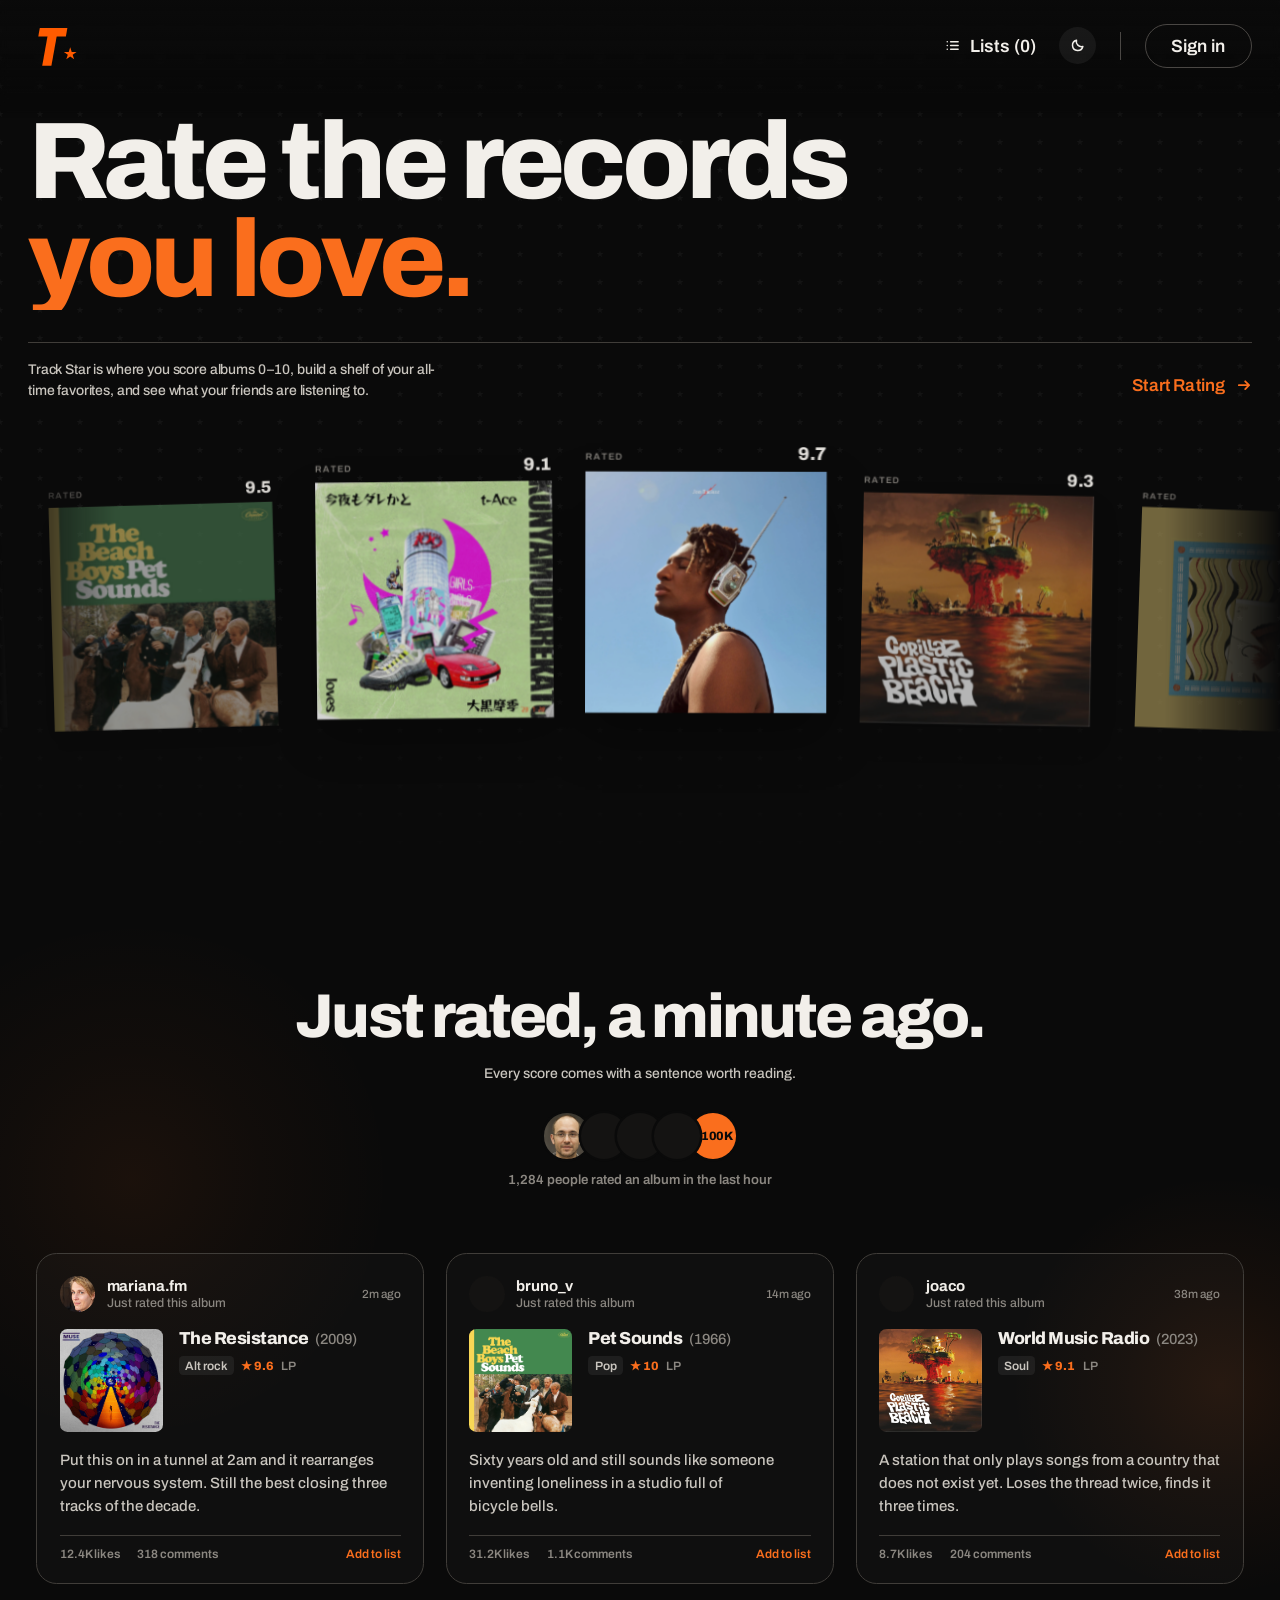
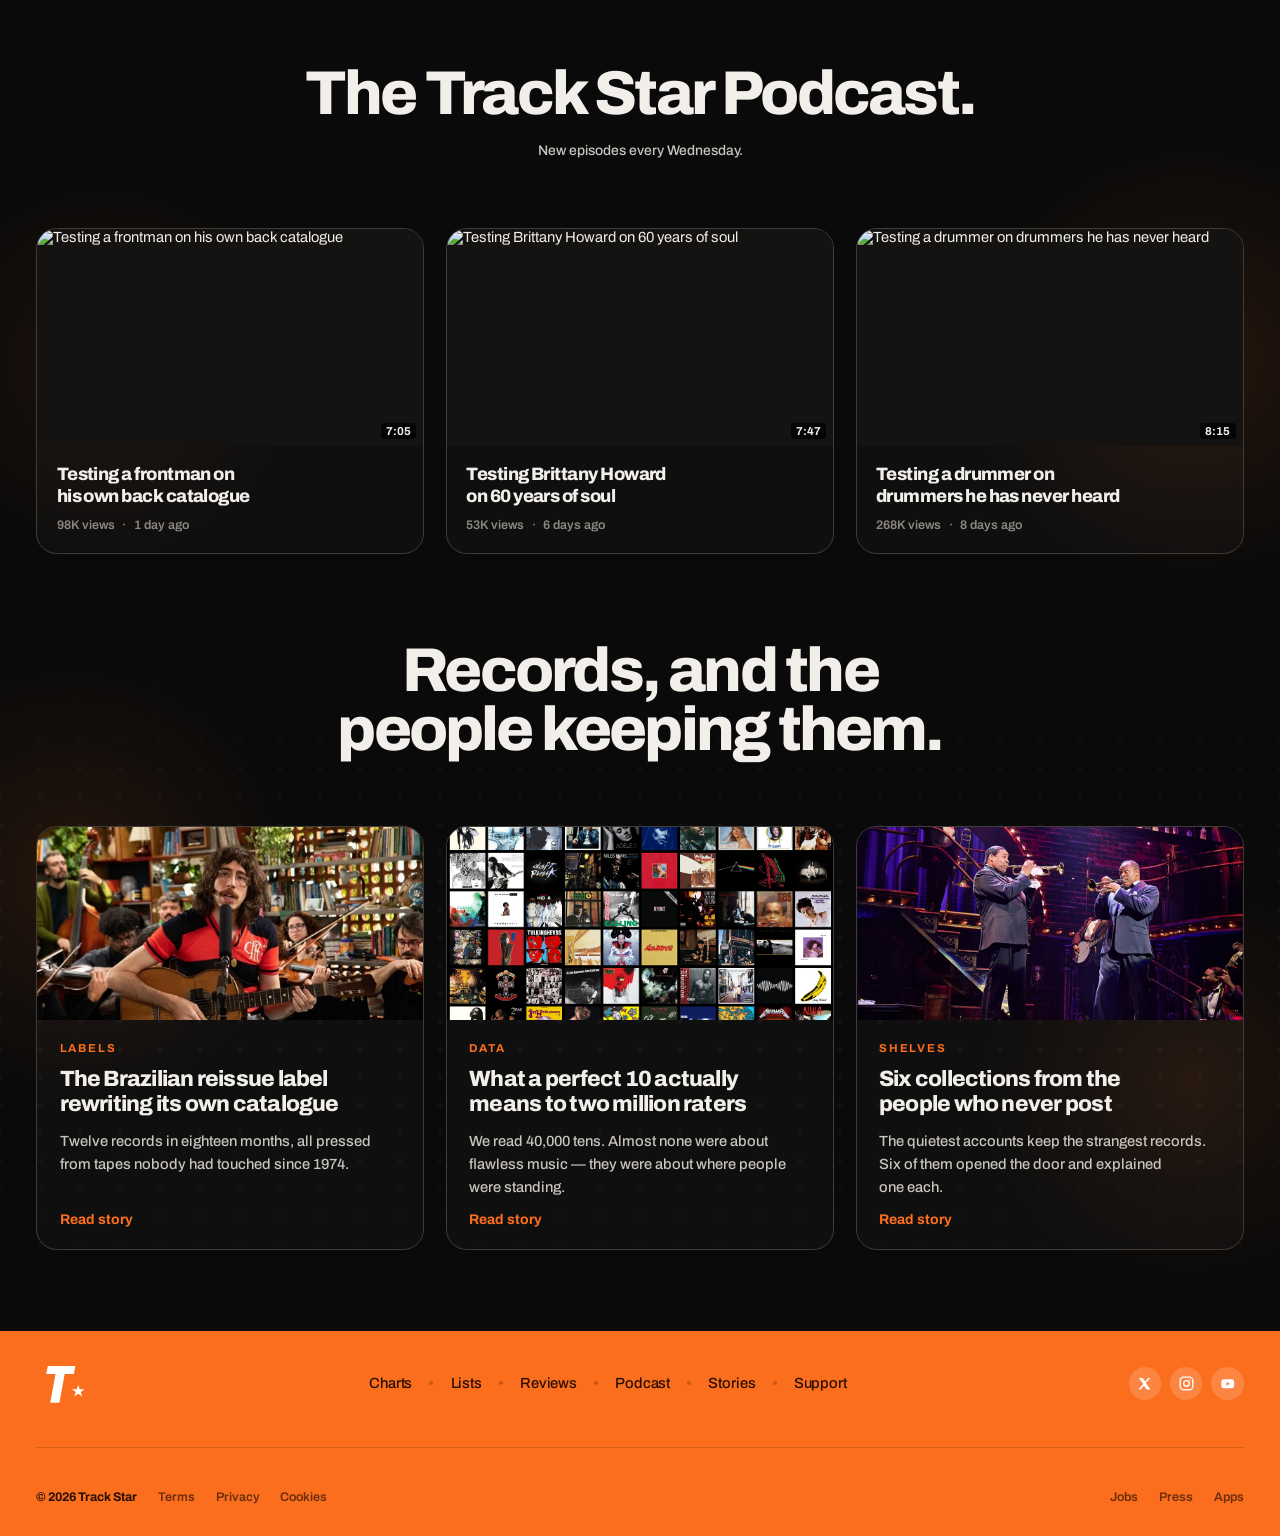
==== index.html @ b783ff60 "Implement Hero Track Star design as a standalone static site Translates the imported design document" ====
<!DOCTYPE html>
<!-- Generated by build.js from "Hero Track Star.dc.html". Do not edit by hand. -->
<html lang="en">
<head>
<meta charset="utf-8">
<title>Track Star — Rate the records you love.</title>
<link rel="icon" href="./favicon.svg" type="image/svg+xml">
<meta name="viewport" content="width=device-width, initial-scale=1">
<link rel="preconnect" href="https://fonts.gstatic.com" crossorigin>
<link href="https://fonts.googleapis.com/css2?family=Archivo:wght@500;600;800&family=JetBrains+Mono:wght@400;500&display=swap" rel="stylesheet">
<style>
  html { scroll-behavior: smooth; overflow-x: hidden; }
  html, body { margin: 0; padding: 0; background: #0a0a0a; }
  a { color: var(--fg, #f2efea); text-decoration: none; }
  a:hover { color: oklch(0.7 0.19 45); }
  @keyframes ts-logo-in { 0% { opacity:0; filter:blur(6px); transform: perspective(760px) rotateY(-200deg) scale(0.7) } 55% { opacity:1; filter:blur(0) } 100% { opacity:1; filter:blur(0); transform: perspective(760px) rotateY(0) scale(1) } }
  @keyframes ts-mask { from { transform: translateY(108%) } to { transform: translateY(0) } }
  @keyframes ts-drop { from { opacity:0; filter:blur(7px); transform: translateY(-0.6em) } to { opacity:1; filter:blur(0); transform: translateY(0) } }
  @keyframes ts-rise { from { opacity:0; filter:blur(9px); transform: translateY(1.1em) } to { opacity:1; filter:blur(0); transform: translateY(0) } }
  @keyframes ts-rule { from { transform: scaleX(0) } to { transform: scaleX(1) } }
  @keyframes ts-dash { from { transform: translateX(52vw) scale(1.05) } to { transform: translateX(0) scale(1) } }
  @keyframes ts-fly { 0% { transform: translateX(0); opacity:1 } 42% { transform: translateX(1.5em); opacity:0 } 43% { transform: translateX(-1.1em); opacity:0 } 100% { transform: translateX(0); opacity:1 } }
  @keyframes ts-star-fall { 0% { opacity:0; transform: translate(-50%,-50%) scale(0.2) rotate(-8deg) } 22% { opacity:0.9; transform: translate(-50%,-38%) scale(1) rotate(6deg) } 100% { opacity:0; transform: translate(-50%,54px) scale(0.72) rotate(38deg) } }
  @keyframes ts-sweep { 0% { opacity:0; transform: translate3d(-80%,-80%,0) } 22% { opacity:1 } 72% { opacity:0.85 } 100% { opacity:0; transform: translate3d(80%,80%,0) } }
  @keyframes ts-pulse { 0%,100% { transform: scale(1) } 50% { transform: scale(1.07) } }
  @keyframes ts-face-swap { 0%,100% { opacity:1; transform:scale(1) } 42% { opacity:0; transform:scale(0.86) } 58% { opacity:0; transform:scale(0.86) } }
  @keyframes ts-pop { 0% { opacity:0; transform: translateY(0.6em) scale(0.86) } 60% { opacity:1; transform: translateY(0) scale(1.03) } 100% { opacity:1; transform: translateY(0) scale(1) } }
  :root {
    --ts-base: clamp(11px, 1.15vw, 20px);
    --ts-pad: 1.9em; --ts-h1: 7.4em; --ts-h2: 4.2em; --ts-hero-h: 100vh;
    --ts-cards: grid; --ts-cardov: visible; --ts-cardw: auto; --ts-bleed: auto; --ts-cardpad: 0; --ts-hero-min: 0; --ts-tap: 2.1em; --ts-lead: 0.78em; --ts-marq: 20em; --ts-cover: 16.5em; --ts-secgap: 4.5em; --ts-navgap: 1.6em; --ts-story-ar: 3.1; --ts-fdir: row; --ts-fjust: space-between; --ts-fwrap: nowrap; --ts-fnavjust: flex-start; --ts-fgap: 2.8em; --ts-flogo: 3.1em; --ts-forder: 0;
  }
  @media (max-width: 760px) {
    :root {
      --ts-base: 15px;
      --ts-pad: 1.3em; --ts-h1: 3.25em; --ts-h2: 2.35em; --ts-hero-h: auto;
      --ts-cards: flex; --ts-cardov: auto; --ts-cardw: 82%; --ts-bleed: auto; --ts-cardpad: 0; --ts-hero-min: 100svh; --ts-tap: 2.7em; --ts-lead: 0.95em; --ts-marq: 15em; --ts-cover: 11.5em; --ts-secgap: 2.6em; --ts-navgap: 1em; --ts-story-ar: 2.05; --ts-fdir: column; --ts-fjust: center; --ts-fwrap: wrap; --ts-fnavjust: center; --ts-fgap: 1.9em; --ts-flogo: 2.6em; --ts-forder: 1;
    }
  }
  @keyframes ts-marquee { from { transform: translateX(0) } to { transform: translateX(calc(-50% - 0.9em)) } }
</style>
<style>
/* Hover states lifted out of style-hover attributes. */
.dc-h1:hover { background:var(--chip-hover) !important; }
.dc-h2:hover { border-color:var(--fg) !important; }
.dc-h3:hover { color:oklch(0.8 0.17 45) !important; }
.dc-h4:hover { background:rgb(255 255 255 / 0.04) !important; border-color:rgb(255 255 255 / 0.16) !important; transform:translateY(-5px) !important; box-shadow:0 30px 70px rgb(0 0 0 / 0.5), inset 1px 1px 0 rgb(255 255 255 / 0.09) !important; }
.dc-h5:hover { background:linear-gradient(135deg, rgb(255 255 255 / 0.11) 0%, rgb(255 255 255 / 0.045) 38%, rgb(255 255 255 / 0.015) 68%, rgb(255 255 255 / 0) 100%) !important; border-color:rgb(255 255 255 / 0.18) !important; transform:translateY(-4px) !important; box-shadow:0 24px 60px rgb(0 0 0 / 0.45) !important; }
.dc-h6:hover { color:oklch(0.7 0.19 45) !important; }
.dc-h7:hover { color:#ffffff !important; }
.dc-h8:hover { background:rgb(255 255 255 / 0.28) !important; }
.dc-h9:hover { color:#2a1004 !important; }
</style>
<!-- Hand-authored corrections, layered last so they win. -->
<link rel="stylesheet" href="./overrides.css">
</head>
<body>
<div data-shell data-topbar style="--bg:#0a0a0a;--fg:#f2efea;--muted:#c9c5be;--dim:#8b8781;--line:#2a2825;--stroke:#4a4744;--art:#141312;--chip:rgb(255 255 255 / 0.06);--chip-hover:rgb(255 255 255 / 0.13);--scrim-a:rgb(10 10 10 / 0.88);--scrim-b:rgb(10 10 10 / 0.42);position:fixed;top:0;left:0;right:0;z-index:50;color:var(--fg);font-family:Archivo,Helvetica,sans-serif;font-size:var(--ts-base);padding:1.57em var(--ts-pad) 0;box-sizing:border-box;pointer-events:none">
  <div style="position:absolute;top:0;left:0;right:0;height:8em;z-index:1;pointer-events:none;background:linear-gradient(to bottom, var(--scrim-a), var(--scrim-b) 58%, transparent);backdrop-filter:blur(5px);-webkit-backdrop-filter:blur(5px);mask-image:linear-gradient(to bottom, #000 0%, #000 46%, transparent 100%);-webkit-mask-image:linear-gradient(to bottom, #000 0%, #000 46%, transparent 100%)"></div>

  <nav style="position:relative;z-index:2;pointer-events:auto;display:flex;align-items:center;justify-content:space-between;gap:1.45em">
    <div style="display:flex;align-items:center;gap:0.72em">
      <img src="./mark-trackstar.svg" alt="Track Star" style="height:3.1em;width:auto;display:block;animation:ts-logo-in 1.3s cubic-bezier(0.16,1,0.3,1) 0.1s both">
    </div>
    <div style="display:flex;align-items:center;gap:var(--ts-navgap)">
      <a href="#" style="display:inline-flex;align-items:center;gap:0.55em;font-size:1.2em;font-weight:600;animation:ts-drop 0.9s cubic-bezier(0.16,1,0.3,1) 0.5s both">
        <svg viewBox="0 0 16 16" style="width:0.85em;height:0.85em;flex:0 0 auto" fill="none" stroke="currentColor" stroke-width="1.6" stroke-linecap="round" aria-hidden="true">
          <path d="M6 4h8M6 8h8M6 12h8"></path>
          <path d="M2.4 4h.01M2.4 8h.01M2.4 12h.01"></path>
        </svg>
        Lists (0)
      </a>
      <button data-theme-toggle data-dc-click="toggleTheme" style="display:inline-flex;align-items:center;justify-content:center;width:var(--ts-tap);height:var(--ts-tap);padding:0;border:0;border-radius:999px;background:var(--chip);color:var(--fg);cursor:pointer;font-size:1.2em" class="dc-h1" aria-label="Toggle dark and light mode">
        <svg data-icon-moon viewBox="0 0 16 16" fill="none" stroke="currentColor" stroke-width="1.6" stroke-linecap="round" stroke-linejoin="round" style="width:0.85em;height:0.85em;display:block">
          <path transform="translate(0.5 -0.5)" d="M13.2 9.6A5.6 5.6 0 0 1 6.4 2.8 5.6 5.6 0 1 0 13.2 9.6Z"></path>
        </svg>
        <svg data-icon-sun viewBox="0 0 16 16" fill="none" stroke="currentColor" stroke-width="1.6" stroke-linecap="round" style="width:0.85em;height:0.85em;display:none">
          <circle cx="8" cy="8" r="3.1"></circle>
          <path d="M8 1.4v1.5M8 13.1v1.5M1.4 8h1.5M13.1 8h1.5M3.4 3.4l1.05 1.05M11.55 11.55l1.05 1.05M12.6 3.4l-1.05 1.05M4.45 11.55L3.4 12.6"></path>
        </svg>
      </button>
      <div style="width:1.5px;height:1.9em;background:var(--stroke);animation:ts-drop 0.9s cubic-bezier(0.16,1,0.3,1) 0.59s both"></div>
      <a href="#" style="display:inline-flex;align-items:center;padding:0.6em 1.45em;border-radius:999px;border:1.5px solid var(--stroke);font-size:1.2em;font-weight:600;animation:ts-drop 0.9s cubic-bezier(0.16,1,0.3,1) 0.62s both" class="dc-h2">Sign in</a>
    </div>
  </nav>
</div>

<div style="position:relative;height:var(--ts-hero-h);min-height:var(--ts-hero-min);box-sizing:border-box;--bg:#0a0a0a;--fg:#f2efea;--muted:#c9c5be;--dim:#8b8781;--line:#403d39;--stroke:#4a4744;--art:#141312;--chip:rgb(255 255 255 / 0.06);--chip-hover:rgb(255 255 255 / 0.13);--scrim-a:rgb(10 10 10 / 0.88);--scrim-b:rgb(10 10 10 / 0.42);background:var(--bg);color:var(--fg);font-family:Archivo,Helvetica,sans-serif;font-size:var(--ts-base);transition:background 0.4s ease,color 0.4s ease;padding:6em var(--ts-pad) 1.57em;display:flex;flex-direction:column;gap:1.1em;overflow:hidden">

  <div data-stars style="position:absolute;inset:0;z-index:0;pointer-events:none;mask-image:linear-gradient(to bottom, #000 0%, #000 52%, rgb(0 0 0 / 0.45) 78%, transparent 100%);-webkit-mask-image:linear-gradient(to bottom, #000 0%, #000 52%, rgb(0 0 0 / 0.45) 78%, transparent 100%);background-image:url('data:image/svg+xml,%3Csvg%20xmlns%3D%22http%3A%2F%2Fwww.w3.org%2F2000%2Fsvg%22%20width%3D%2240%22%20height%3D%2228%22%20viewBox%3D%220%200%2040%2028%22%3E%3Cpolygon%20points%3D%2220%2C10.6%2020.83%2C13.1%2023.45%2C13.1%2021.31%2C14.66%2022.14%2C17.16%2020%2C15.6%2017.86%2C17.16%2018.69%2C14.66%2016.55%2C13.1%2019.17%2C13.1%22%20fill%3D%22%23ffffff%22%2F%3E%3C%2Fsvg%3E');background-size:40px 28px;background-position:center;opacity:0.04"></div>
  <div data-stars-hot style="position:absolute;inset:0;z-index:0;pointer-events:none;background-image:url('data:image/svg+xml,%3Csvg%20xmlns%3D%22http%3A%2F%2Fwww.w3.org%2F2000%2Fsvg%22%20width%3D%2240%22%20height%3D%2228%22%20viewBox%3D%220%200%2040%2028%22%3E%3Cpolygon%20points%3D%2220%2C10.6%2020.83%2C13.1%2023.45%2C13.1%2021.31%2C14.66%2022.14%2C17.16%2020%2C15.6%2017.86%2C17.16%2018.69%2C14.66%2016.55%2C13.1%2019.17%2C13.1%22%20fill%3D%22%23ffffff%22%2F%3E%3C%2Fsvg%3E');background-size:40px 28px;background-position:center;opacity:0.1"></div>



  <h1 style="position:relative;z-index:1;margin:0.24em 0 0.14em;font-weight:800;font-size:var(--ts-h1);line-height:0.88;letter-spacing:-0.045em;max-width:15ch;text-wrap:balance">
    <span style="display:block;overflow:hidden;padding-bottom:0.02em"><span style="display:block;animation:ts-mask 1.15s cubic-bezier(0.16,1,0.3,1) 0.35s both">Rate the records</span></span>
    <span style="display:block;overflow:hidden;padding-bottom:0.02em"><span style="display:block;color:oklch(0.7 0.19 45);animation:ts-mask 1.15s cubic-bezier(0.16,1,0.3,1) 0.5s both">you love.</span></span>
  </h1>

  <div style="position:relative;z-index:1;flex:0 0 auto;height:1px;min-height:1px;background:var(--line);transform-origin:left center;animation:ts-rule 1.4s cubic-bezier(0.16,1,0.3,1) 1.05s both"></div>

  <div style="position:relative;z-index:1;display:grid;grid-template-columns:repeat(auto-fit,minmax(min(100%,18em),1fr));gap:1.6em 2.6em;align-items:end;font-size:var(--ts-lead);font-weight:600;letter-spacing:0.1em;text-transform:uppercase">
    <p style="animation:ts-rise 1.1s cubic-bezier(0.16,1,0.3,1) 1.2s both;margin:0;font-family:Archivo,Helvetica,sans-serif;font-size:1.22em;font-weight:500;line-height:1.5;letter-spacing:-0.01em;text-transform:none;color:var(--muted);max-width:54ch;text-wrap:pretty">Track Star is where you score albums 0–10, build a shelf of your all-time favorites, and see what your friends are listening to.</p>
    <a href="#" style="animation:ts-rise 1.1s cubic-bezier(0.16,1,0.3,1) 1.32s both;display:inline-flex;align-items:center;gap:0.6em;padding:0.35em 0;color:oklch(0.7 0.19 45);font-size:1.5em;font-weight:600;letter-spacing:0.01em;text-transform:none" data-dc-mouseenter="ctaIn" data-dc-mouseleave="ctaOut" class="dc-h3">Start Rating
      <svg viewBox="0 0 16 16" fill="none" stroke="currentColor" stroke-width="1.8" stroke-linecap="round" stroke-linejoin="round" aria-hidden="true" data-cta-arrow style="width:0.95em;height:0.95em;flex:0 0 auto">
        <path d="M2.8 8h10M9 4.2 12.8 8 9 11.8"></path>
      </svg>
    </a>
  </div>

  <div data-marquee style="flex:1 0 auto;min-height:var(--ts-marq);position:relative;z-index:1;margin:1.57em calc(-1 * var(--ts-pad)) 0;padding-top:1.08em;overflow:hidden;display:flex;align-items:flex-start;mask-image:linear-gradient(to right, transparent 0, #000 9%, #000 91%, transparent 100%);-webkit-mask-image:linear-gradient(to right, transparent 0, #000 9%, #000 91%, transparent 100%)">
    <div>
    <div data-track style="display:flex;gap:1.8em;align-items:flex-start">
      <div data-cover style="flex:0 0 auto;width:var(--ts-cover);display:flex;flex-direction:column;justify-content:flex-start;gap:0;transform-origin:center bottom;will-change:transform">
        <div data-meta style="display:flex;align-items:baseline;justify-content:space-between;gap:0.5em">
          <span style="font-size:0.63em;font-weight:600;letter-spacing:0.14em;text-transform:uppercase;color:var(--dim)">Rated</span>
          <span style="font-size:1.25em;font-weight:800;line-height:1;letter-spacing:-0.02em;font-variant-numeric:tabular-nums;color:var(--fg)">9.4</span>
        </div>
        <div data-art style="position:relative;margin-top:0.6em;aspect-ratio:1;background:var(--art);transform-origin:center top;will-change:transform"><img src="./covers/cover-1.png" alt="Album cover 1" style="width:100%;height:100%;object-fit:cover;display:block"></div>
      </div>
      <div data-cover style="flex:0 0 auto;width:var(--ts-cover);display:flex;flex-direction:column;justify-content:flex-start;gap:0;transform-origin:center bottom;will-change:transform">
        <div data-meta style="display:flex;align-items:baseline;justify-content:space-between;gap:0.5em">
          <span style="font-size:0.63em;font-weight:600;letter-spacing:0.14em;text-transform:uppercase;color:var(--dim)">Rated</span>
          <span style="font-size:1.25em;font-weight:800;line-height:1;letter-spacing:-0.02em;font-variant-numeric:tabular-nums;color:var(--fg)">9.2</span>
        </div>
        <div data-art style="position:relative;margin-top:0.6em;aspect-ratio:1;background:var(--art);transform-origin:center top;will-change:transform"><img src="./covers/cover-2.png" alt="Album cover 2" style="width:100%;height:100%;object-fit:cover;display:block"></div>
      </div>
      <div data-cover style="flex:0 0 auto;width:var(--ts-cover);display:flex;flex-direction:column;justify-content:flex-start;gap:0;transform-origin:center bottom;will-change:transform">
        <div data-meta style="display:flex;align-items:baseline;justify-content:space-between;gap:0.5em">
          <span style="font-size:0.63em;font-weight:600;letter-spacing:0.14em;text-transform:uppercase;color:var(--dim)">Rated</span>
          <span style="font-size:1.25em;font-weight:800;line-height:1;letter-spacing:-0.02em;font-variant-numeric:tabular-nums;color:var(--fg)">10</span>
        </div>
        <div data-art style="position:relative;margin-top:0.6em;aspect-ratio:1;background:var(--art);transform-origin:center top;will-change:transform"><img src="./covers/cover-3.png" alt="Album cover 3" style="width:100%;height:100%;object-fit:cover;display:block"></div>
      </div>
      <div data-cover style="flex:0 0 auto;width:var(--ts-cover);display:flex;flex-direction:column;justify-content:flex-start;gap:0;transform-origin:center bottom;will-change:transform">
        <div data-meta style="display:flex;align-items:baseline;justify-content:space-between;gap:0.5em">
          <span style="font-size:0.63em;font-weight:600;letter-spacing:0.14em;text-transform:uppercase;color:var(--dim)">Rated</span>
          <span style="font-size:1.25em;font-weight:800;line-height:1;letter-spacing:-0.02em;font-variant-numeric:tabular-nums;color:var(--fg)">9.5</span>
        </div>
        <div data-art style="position:relative;margin-top:0.6em;aspect-ratio:1;background:var(--art);transform-origin:center top;will-change:transform"><img src="./covers/cover-4.png" alt="Album cover 4" style="width:100%;height:100%;object-fit:cover;display:block"></div>
      </div>
      <div data-cover style="flex:0 0 auto;width:var(--ts-cover);display:flex;flex-direction:column;justify-content:flex-start;gap:0;transform-origin:center bottom;will-change:transform">
        <div data-meta style="display:flex;align-items:baseline;justify-content:space-between;gap:0.5em">
          <span style="font-size:0.63em;font-weight:600;letter-spacing:0.14em;text-transform:uppercase;color:var(--dim)">Rated</span>
          <span style="font-size:1.25em;font-weight:800;line-height:1;letter-spacing:-0.02em;font-variant-numeric:tabular-nums;color:var(--fg)">9.1</span>
        </div>
        <div data-art style="position:relative;margin-top:0.6em;aspect-ratio:1;background:var(--art);transform-origin:center top;will-change:transform"><img src="./covers/cover-5.png" alt="Album cover 5" style="width:100%;height:100%;object-fit:cover;display:block"></div>
      </div>
      <div data-cover style="flex:0 0 auto;width:var(--ts-cover);display:flex;flex-direction:column;justify-content:flex-start;gap:0;transform-origin:center bottom;will-change:transform">
        <div data-meta style="display:flex;align-items:baseline;justify-content:space-between;gap:0.5em">
          <span style="font-size:0.63em;font-weight:600;letter-spacing:0.14em;text-transform:uppercase;color:var(--dim)">Rated</span>
          <span style="font-size:1.25em;font-weight:800;line-height:1;letter-spacing:-0.02em;font-variant-numeric:tabular-nums;color:var(--fg)">9.7</span>
        </div>
        <div data-art style="position:relative;margin-top:0.6em;aspect-ratio:1;background:var(--art);transform-origin:center top;will-change:transform"><img src="./covers/cover-6.png" alt="Album cover 6" style="width:100%;height:100%;object-fit:cover;display:block"></div>
      </div>
      <div data-cover style="flex:0 0 auto;width:var(--ts-cover);display:flex;flex-direction:column;justify-content:flex-start;gap:0;transform-origin:center bottom;will-change:transform">
        <div data-meta style="display:flex;align-items:baseline;justify-content:space-between;gap:0.5em">
          <span style="font-size:0.63em;font-weight:600;letter-spacing:0.14em;text-transform:uppercase;color:var(--dim)">Rated</span>
          <span style="font-size:1.25em;font-weight:800;line-height:1;letter-spacing:-0.02em;font-variant-numeric:tabular-nums;color:var(--fg)">9.3</span>
        </div>
        <div data-art style="position:relative;margin-top:0.6em;aspect-ratio:1;background:var(--art);transform-origin:center top;will-change:transform"><img src="./covers/cover-7.png" alt="Album cover 7" style="width:100%;height:100%;object-fit:cover;display:block"></div>
      </div>
      <div data-cover style="flex:0 0 auto;width:var(--ts-cover);display:flex;flex-direction:column;justify-content:flex-start;gap:0;transform-origin:center bottom;will-change:transform">
        <div data-meta style="display:flex;align-items:baseline;justify-content:space-between;gap:0.5em">
          <span style="font-size:0.63em;font-weight:600;letter-spacing:0.14em;text-transform:uppercase;color:var(--dim)">Rated</span>
          <span style="font-size:1.25em;font-weight:800;line-height:1;letter-spacing:-0.02em;font-variant-numeric:tabular-nums;color:var(--fg)">9.9</span>
        </div>
        <div data-art style="position:relative;margin-top:0.6em;aspect-ratio:1;background:var(--art);transform-origin:center top;will-change:transform"><img src="./covers/cover-8.png" alt="Album cover 8" style="width:100%;height:100%;object-fit:cover;display:block"></div>
      </div>
      <div data-cover style="flex:0 0 auto;width:var(--ts-cover);display:flex;flex-direction:column;justify-content:flex-start;gap:0;transform-origin:center bottom;will-change:transform">
        <div data-meta style="display:flex;align-items:baseline;justify-content:space-between;gap:0.5em">
          <span style="font-size:0.63em;font-weight:600;letter-spacing:0.14em;text-transform:uppercase;color:var(--dim)">Rated</span>
          <span style="font-size:1.25em;font-weight:800;line-height:1;letter-spacing:-0.02em;font-variant-numeric:tabular-nums;color:var(--fg)">9.4</span>
        </div>
        <div data-art style="position:relative;margin-top:0.6em;aspect-ratio:1;background:var(--art);transform-origin:center top;will-change:transform"><img src="./covers/cover-1.png" alt="Album cover 1" style="width:100%;height:100%;object-fit:cover;display:block"></div>
      </div>
      <div data-cover style="flex:0 0 auto;width:var(--ts-cover);display:flex;flex-direction:column;justify-content:flex-start;gap:0;transform-origin:center bottom;will-change:transform">
        <div data-meta style="display:flex;align-items:baseline;justify-content:space-between;gap:0.5em">
          <span style="font-size:0.63em;font-weight:600;letter-spacing:0.14em;text-transform:uppercase;color:var(--dim)">Rated</span>
          <span style="font-size:1.25em;font-weight:800;line-height:1;letter-spacing:-0.02em;font-variant-numeric:tabular-nums;color:var(--fg)">9.2</span>
        </div>
        <div data-art style="position:relative;margin-top:0.6em;aspect-ratio:1;background:var(--art);transform-origin:center top;will-change:transform"><img src="./covers/cover-2.png" alt="Album cover 2" style="width:100%;height:100%;object-fit:cover;display:block"></div>
      </div>
      <div data-cover style="flex:0 0 auto;width:var(--ts-cover);display:flex;flex-direction:column;justify-content:flex-start;gap:0;transform-origin:center bottom;will-change:transform">
        <div data-meta style="display:flex;align-items:baseline;justify-content:space-between;gap:0.5em">
          <span style="font-size:0.63em;font-weight:600;letter-spacing:0.14em;text-transform:uppercase;color:var(--dim)">Rated</span>
          <span style="font-size:1.25em;font-weight:800;line-height:1;letter-spacing:-0.02em;font-variant-numeric:tabular-nums;color:var(--fg)">10</span>
        </div>
        <div data-art style="position:relative;margin-top:0.6em;aspect-ratio:1;background:var(--art);transform-origin:center top;will-change:transform"><img src="./covers/cover-3.png" alt="Album cover 3" style="width:100%;height:100%;object-fit:cover;display:block"></div>
      </div>
      <div data-cover style="flex:0 0 auto;width:var(--ts-cover);display:flex;flex-direction:column;justify-content:flex-start;gap:0;transform-origin:center bottom;will-change:transform">
        <div data-meta style="display:flex;align-items:baseline;justify-content:space-between;gap:0.5em">
          <span style="font-size:0.63em;font-weight:600;letter-spacing:0.14em;text-transform:uppercase;color:var(--dim)">Rated</span>
          <span style="font-size:1.25em;font-weight:800;line-height:1;letter-spacing:-0.02em;font-variant-numeric:tabular-nums;color:var(--fg)">9.5</span>
        </div>
        <div data-art style="position:relative;margin-top:0.6em;aspect-ratio:1;background:var(--art);transform-origin:center top;will-change:transform"><img src="./covers/cover-4.png" alt="Album cover 4" style="width:100%;height:100%;object-fit:cover;display:block"></div>
      </div>
      <div data-cover style="flex:0 0 auto;width:var(--ts-cover);display:flex;flex-direction:column;justify-content:flex-start;gap:0;transform-origin:center bottom;will-change:transform">
        <div data-meta style="display:flex;align-items:baseline;justify-content:space-between;gap:0.5em">
          <span style="font-size:0.63em;font-weight:600;letter-spacing:0.14em;text-transform:uppercase;color:var(--dim)">Rated</span>
          <span style="font-size:1.25em;font-weight:800;line-height:1;letter-spacing:-0.02em;font-variant-numeric:tabular-nums;color:var(--fg)">9.1</span>
        </div>
        <div data-art style="position:relative;margin-top:0.6em;aspect-ratio:1;background:var(--art);transform-origin:center top;will-change:transform"><img src="./covers/cover-5.png" alt="Album cover 5" style="width:100%;height:100%;object-fit:cover;display:block"></div>
      </div>
      <div data-cover style="flex:0 0 auto;width:var(--ts-cover);display:flex;flex-direction:column;justify-content:flex-start;gap:0;transform-origin:center bottom;will-change:transform">
        <div data-meta style="display:flex;align-items:baseline;justify-content:space-between;gap:0.5em">
          <span style="font-size:0.63em;font-weight:600;letter-spacing:0.14em;text-transform:uppercase;color:var(--dim)">Rated</span>
          <span style="font-size:1.25em;font-weight:800;line-height:1;letter-spacing:-0.02em;font-variant-numeric:tabular-nums;color:var(--fg)">9.7</span>
        </div>
        <div data-art style="position:relative;margin-top:0.6em;aspect-ratio:1;background:var(--art);transform-origin:center top;will-change:transform"><img src="./covers/cover-6.png" alt="Album cover 6" style="width:100%;height:100%;object-fit:cover;display:block"></div>
      </div>
      <div data-cover style="flex:0 0 auto;width:var(--ts-cover);display:flex;flex-direction:column;justify-content:flex-start;gap:0;transform-origin:center bottom;will-change:transform">
        <div data-meta style="display:flex;align-items:baseline;justify-content:space-between;gap:0.5em">
          <span style="font-size:0.63em;font-weight:600;letter-spacing:0.14em;text-transform:uppercase;color:var(--dim)">Rated</span>
          <span style="font-size:1.25em;font-weight:800;line-height:1;letter-spacing:-0.02em;font-variant-numeric:tabular-nums;color:var(--fg)">9.3</span>
        </div>
        <div data-art style="position:relative;margin-top:0.6em;aspect-ratio:1;background:var(--art);transform-origin:center top;will-change:transform"><img src="./covers/cover-7.png" alt="Album cover 7" style="width:100%;height:100%;object-fit:cover;display:block"></div>
      </div>
      <div data-cover style="flex:0 0 auto;width:var(--ts-cover);display:flex;flex-direction:column;justify-content:flex-start;gap:0;transform-origin:center bottom;will-change:transform">
        <div data-meta style="display:flex;align-items:baseline;justify-content:space-between;gap:0.5em">
          <span style="font-size:0.63em;font-weight:600;letter-spacing:0.14em;text-transform:uppercase;color:var(--dim)">Rated</span>
          <span style="font-size:1.25em;font-weight:800;line-height:1;letter-spacing:-0.02em;font-variant-numeric:tabular-nums;color:var(--fg)">9.9</span>
        </div>
        <div data-art style="position:relative;margin-top:0.6em;aspect-ratio:1;background:var(--art);transform-origin:center top;will-change:transform"><img src="./covers/cover-8.png" alt="Album cover 8" style="width:100%;height:100%;object-fit:cover;display:block"></div>
      </div>
    </div>
    </div>
  </div>
</div>
</div>


<div data-shell style="--bg:#0a0a0a;--fg:#f2efea;--muted:#c9c5be;--dim:#8b8781;--line:#403d39;--art:#141312;--chip:rgb(255 255 255 / 0.06);background:var(--bg);color:var(--fg);font-family:Archivo,Helvetica,sans-serif;font-size:var(--ts-base);padding:6em var(--ts-pad) 2.5em;box-sizing:border-box;position:relative">
  <div style="position:absolute;top:2em;left:-8em;width:34em;aspect-ratio:1;border-radius:50%;background:radial-gradient(circle, oklch(0.7 0.19 45 / 0.07) 0%, oklch(0.7 0.19 45 / 0.03) 36%, transparent 74%);pointer-events:none;z-index:0"></div>
  <div style="position:absolute;bottom:2em;right:-10em;width:28em;aspect-ratio:1;border-radius:50%;background:radial-gradient(circle, oklch(0.7 0.19 45 / 0.1) 0%, oklch(0.7 0.19 45 / 0.045) 34%, transparent 72%);pointer-events:none;z-index:0"></div>
  <div style="position:relative;z-index:1;max-width:62em;margin:0 auto;text-align:center;display:flex;flex-direction:column;gap:0.7em">
    <h2 data-reveal style="margin:0;font-size:var(--ts-h2);font-weight:800;line-height:0.95;letter-spacing:-0.045em;text-wrap:balance">Just rated, a minute ago.</h2>
    <p data-reveal style="margin:0.5em auto 0;max-width:44em;font-size:0.95em;font-weight:500;line-height:1.5;color:var(--muted);text-wrap:pretty">Every score comes with a sentence worth reading.</p>
  <div style="position:relative;z-index:1;display:flex;flex-direction:column;align-items:center;gap:0.9em;margin:1.2em auto 0;width:max-content;max-width:100%">
      <div style="display:flex;align-items:center;padding-left:0.62em">
        <div data-pop style="width:3.1em;height:3.1em;border-radius:50%;background:var(--art);box-shadow:0 0 0 2.5px var(--bg);margin-left:-0.62em;overflow:hidden;flex:0 0 auto"><img data-face="0" loading="lazy" decoding="async" src="./people/p1.png" alt="" style="width:100%;height:100%;object-fit:cover;display:block"></div>
        <div data-pop style="width:3.1em;height:3.1em;border-radius:50%;background:var(--art);box-shadow:0 0 0 2.5px var(--bg);margin-left:-0.62em;overflow:hidden;flex:0 0 auto"><img data-face="1" loading="lazy" decoding="async" src="./people/p4.png" alt="" style="width:100%;height:100%;object-fit:cover;display:block"></div>
        <div data-pop style="width:3.1em;height:3.1em;border-radius:50%;background:var(--art);box-shadow:0 0 0 2.5px var(--bg);margin-left:-0.62em;overflow:hidden;flex:0 0 auto"><img data-face="2" loading="lazy" decoding="async" src="./people/p3.png" alt="" style="width:100%;height:100%;object-fit:cover;display:block"></div>
        <div data-pop style="width:3.1em;height:3.1em;border-radius:50%;background:var(--art);box-shadow:0 0 0 2.5px var(--bg);margin-left:-0.62em;overflow:hidden;flex:0 0 auto"><img data-face="3" loading="lazy" decoding="async" src="./people/p6.png" alt="" style="width:100%;height:100%;object-fit:cover;display:block"></div>
        <div data-pop data-pulse style="display:flex;align-items:center;justify-content:center;width:3.1em;height:3.1em;border-radius:50%;background:oklch(0.7 0.19 45);box-shadow:0 0 0 2.5px var(--bg);margin-left:-0.62em;color:#0a0a0a;flex:0 0 auto"><span style="font-size:0.82em;font-weight:800;letter-spacing:-0.03em">+100K</span></div>
      </div>
      <span data-reveal style="font-size:0.9em;font-weight:600;color:var(--dim)">1,284 people rated an album in the last hour</span>
    </div>
  </div>

  <div style="position:relative;z-index:1;max-width:82em;margin:var(--ts-secgap) auto 0;display:var(--ts-cards);grid-template-columns:repeat(auto-fit,minmax(min(100%,20em),1fr));gap:1.5em;overflow-x:var(--ts-cardov);scroll-snap-type:x mandatory;scrollbar-width:none;margin-inline:var(--ts-bleed);padding-inline:var(--ts-cardpad);">
    <div data-shine style="flex:0 0 var(--ts-cardw);scroll-snap-align:start;position:relative;overflow:hidden;display:flex;flex-direction:column;gap:1.15em;padding:1.5em;border-radius:1.4em;border:1px solid var(--line);background:rgb(255 255 255 / 0.025);transition:background 0.45s ease,border-color 0.45s ease,transform 0.45s cubic-bezier(0.2,0.85,0.2,1),box-shadow 0.45s ease" class="dc-h4">
      <div style="display:flex;align-items:center;gap:0.8em">
        <div style="width:2.4em;height:2.4em;border-radius:50%;background:var(--art);overflow:hidden;flex:0 0 auto"><img loading="lazy" decoding="async" src="./people/p2.png" alt="" style="width:100%;height:100%;object-fit:cover;display:block"></div>
        <div style="display:flex;flex-direction:column;gap:0.15em;min-width:0">
          <span style="font-size:1.02em;font-weight:700;letter-spacing:-0.01em">mariana.fm</span>
          <span style="font-size:0.85em;font-weight:500;color:var(--dim)">Just rated this album</span>
        </div>
        <span style="margin-left:auto;font-size:0.8em;font-weight:500;color:var(--dim)">2m ago</span>
      </div>

      <div style="display:grid;grid-template-columns:minmax(5.5em,7em) minmax(0,1fr);gap:1.1em">
        <div style="aspect-ratio:1;border-radius:0.5em;overflow:hidden;background:var(--art)"><img loading="lazy" decoding="async" src="./covers/cover-3.png" alt="The Resistance" style="width:100%;height:100%;object-fit:cover;display:block"></div>
        <div style="display:flex;flex-direction:column;gap:0.6em;min-width:0">
          <div style="display:flex;align-items:baseline;gap:0.45em;flex-wrap:wrap">
            <span style="font-size:1.18em;font-weight:800;letter-spacing:-0.03em">The Resistance</span>
            <span style="font-size:1em;font-weight:500;color:var(--dim)">(2009)</span>
          </div>
          <div style="display:flex;align-items:center;gap:0.6em;flex-wrap:wrap;font-size:0.82em;font-weight:600;color:var(--muted)">
            <span style="padding:0.2em 0.5em;border-radius:0.35em;background:var(--chip)">Alt rock</span>
            <span style="color:oklch(0.7 0.19 45);font-weight:800">★ 9.6</span>
            <span style="color:var(--dim)">LP</span>
          </div>
        </div>
      </div>

      <p style="margin:0 0 auto;font-size:1.02em;font-weight:500;line-height:1.55;color:var(--muted);text-wrap:pretty">Put this on in a tunnel at 2am and it rearranges your nervous system. Still the best closing three tracks of the decade.</p>

      <div style="display:flex;align-items:center;gap:1.4em;margin-top:auto;padding-top:0.9em;border-top:1px solid var(--line);font-size:0.82em;font-weight:600;color:var(--dim)">
        <span>12.4K likes</span>
        <span>318 comments</span>
        <span style="margin-left:auto;color:oklch(0.7 0.19 45)">Add to list</span>
      </div>
    </div>
    <div data-shine style="flex:0 0 var(--ts-cardw);scroll-snap-align:start;position:relative;overflow:hidden;display:flex;flex-direction:column;gap:1.15em;padding:1.5em;border-radius:1.4em;border:1px solid var(--line);background:rgb(255 255 255 / 0.025);transition:background 0.45s ease,border-color 0.45s ease,transform 0.45s cubic-bezier(0.2,0.85,0.2,1),box-shadow 0.45s ease" class="dc-h4">
      <div style="display:flex;align-items:center;gap:0.8em">
        <div style="width:2.4em;height:2.4em;border-radius:50%;background:var(--art);overflow:hidden;flex:0 0 auto"><img loading="lazy" decoding="async" src="./people/p5.png" alt="" style="width:100%;height:100%;object-fit:cover;display:block"></div>
        <div style="display:flex;flex-direction:column;gap:0.15em;min-width:0">
          <span style="font-size:1.02em;font-weight:700;letter-spacing:-0.01em">bruno_v</span>
          <span style="font-size:0.85em;font-weight:500;color:var(--dim)">Just rated this album</span>
        </div>
        <span style="margin-left:auto;font-size:0.8em;font-weight:500;color:var(--dim)">14m ago</span>
      </div>

      <div style="display:grid;grid-template-columns:minmax(5.5em,7em) minmax(0,1fr);gap:1.1em">
        <div style="aspect-ratio:1;border-radius:0.5em;overflow:hidden;background:var(--art)"><img loading="lazy" decoding="async" src="./covers/cover-4.png" alt="Pet Sounds" style="width:100%;height:100%;object-fit:cover;display:block"></div>
        <div style="display:flex;flex-direction:column;gap:0.6em;min-width:0">
          <div style="display:flex;align-items:baseline;gap:0.45em;flex-wrap:wrap">
            <span style="font-size:1.18em;font-weight:800;letter-spacing:-0.03em">Pet Sounds</span>
            <span style="font-size:1em;font-weight:500;color:var(--dim)">(1966)</span>
          </div>
          <div style="display:flex;align-items:center;gap:0.6em;flex-wrap:wrap;font-size:0.82em;font-weight:600;color:var(--muted)">
            <span style="padding:0.2em 0.5em;border-radius:0.35em;background:var(--chip)">Pop</span>
            <span style="color:oklch(0.7 0.19 45);font-weight:800">★ 10</span>
            <span style="color:var(--dim)">LP</span>
          </div>
        </div>
      </div>

      <p style="margin:0 0 auto;font-size:1.02em;font-weight:500;line-height:1.55;color:var(--muted);text-wrap:pretty">Sixty years old and still sounds like someone inventing loneliness in a studio full of bicycle bells.</p>

      <div style="display:flex;align-items:center;gap:1.4em;margin-top:auto;padding-top:0.9em;border-top:1px solid var(--line);font-size:0.82em;font-weight:600;color:var(--dim)">
        <span>31.2K likes</span>
        <span>1.1K comments</span>
        <span style="margin-left:auto;color:oklch(0.7 0.19 45)">Add to list</span>
      </div>
    </div>
    <div data-shine style="flex:0 0 var(--ts-cardw);scroll-snap-align:start;position:relative;overflow:hidden;display:flex;flex-direction:column;gap:1.15em;padding:1.5em;border-radius:1.4em;border:1px solid var(--line);background:rgb(255 255 255 / 0.025);transition:background 0.45s ease,border-color 0.45s ease,transform 0.45s cubic-bezier(0.2,0.85,0.2,1),box-shadow 0.45s ease" class="dc-h4">
      <div style="display:flex;align-items:center;gap:0.8em">
        <div style="width:2.4em;height:2.4em;border-radius:50%;background:var(--art);overflow:hidden;flex:0 0 auto"><img loading="lazy" decoding="async" src="./people/p7.png" alt="" style="width:100%;height:100%;object-fit:cover;display:block"></div>
        <div style="display:flex;flex-direction:column;gap:0.15em;min-width:0">
          <span style="font-size:1.02em;font-weight:700;letter-spacing:-0.01em">joaco</span>
          <span style="font-size:0.85em;font-weight:500;color:var(--dim)">Just rated this album</span>
        </div>
        <span style="margin-left:auto;font-size:0.8em;font-weight:500;color:var(--dim)">38m ago</span>
      </div>

      <div style="display:grid;grid-template-columns:minmax(5.5em,7em) minmax(0,1fr);gap:1.1em">
        <div style="aspect-ratio:1;border-radius:0.5em;overflow:hidden;background:var(--art)"><img loading="lazy" decoding="async" src="./covers/cover-7.png" alt="World Music Radio" style="width:100%;height:100%;object-fit:cover;display:block"></div>
        <div style="display:flex;flex-direction:column;gap:0.6em;min-width:0">
          <div style="display:flex;align-items:baseline;gap:0.45em;flex-wrap:wrap">
            <span style="font-size:1.18em;font-weight:800;letter-spacing:-0.03em">World Music Radio</span>
            <span style="font-size:1em;font-weight:500;color:var(--dim)">(2023)</span>
          </div>
          <div style="display:flex;align-items:center;gap:0.6em;flex-wrap:wrap;font-size:0.82em;font-weight:600;color:var(--muted)">
            <span style="padding:0.2em 0.5em;border-radius:0.35em;background:var(--chip)">Soul</span>
            <span style="color:oklch(0.7 0.19 45);font-weight:800">★ 9.1</span>
            <span style="color:var(--dim)">LP</span>
          </div>
        </div>
      </div>

      <p style="margin:0 0 auto;font-size:1.02em;font-weight:500;line-height:1.55;color:var(--muted);text-wrap:pretty">A station that only plays songs from a country that does not exist yet. Loses the thread twice, finds it three times.</p>

      <div style="display:flex;align-items:center;gap:1.4em;margin-top:auto;padding-top:0.9em;border-top:1px solid var(--line);font-size:0.82em;font-weight:600;color:var(--dim)">
        <span>8.7K likes</span>
        <span>204 comments</span>
        <span style="margin-left:auto;color:oklch(0.7 0.19 45)">Add to list</span>
      </div>
    </div>
  </div>
</div>

<div data-shell style="--bg:#0a0a0a;--fg:#f2efea;--muted:#c9c5be;--dim:#8b8781;--line:#403d39;--art:#141312;--chip:rgb(255 255 255 / 0.06);background:var(--bg);color:var(--fg);font-family:Archivo,Helvetica,sans-serif;font-size:var(--ts-base);padding:1.5em var(--ts-pad) 3em;box-sizing:border-box;position:relative">
  <div style="position:absolute;top:8em;right:-9em;width:30em;aspect-ratio:1;border-radius:50%;background:radial-gradient(circle, oklch(0.7 0.19 45 / 0.13) 0%, oklch(0.7 0.19 45 / 0.059) 34%, transparent 72%);pointer-events:none;z-index:0"></div>
  <div style="position:absolute;bottom:3em;left:-6em;width:26em;aspect-ratio:1;border-radius:50%;background:radial-gradient(circle, oklch(0.7 0.19 45 / 0.09) 0%, oklch(0.7 0.19 45 / 0.041) 34%, transparent 72%);pointer-events:none;z-index:0"></div>
  <div style="position:relative;z-index:1;max-width:82em;margin:0 auto;padding-top:1.5em">
    <div style="position:relative;z-index:1;max-width:62em;margin:0 auto;text-align:center;display:flex;flex-direction:column;gap:0.7em">
      <h2 style="margin:0;font-size:var(--ts-h2);font-weight:800;line-height:0.95;letter-spacing:-0.045em;text-wrap:balance">The Track Star Podcast.</h2>
      <p style="margin:0.5em auto 0;max-width:44em;font-size:0.95em;font-weight:500;line-height:1.5;color:var(--muted);text-wrap:pretty">New episodes every Wednesday.</p>
    </div>

    <div style="margin-top:var(--ts-secgap);display:var(--ts-cards);grid-template-columns:repeat(auto-fit,minmax(min(100%,20em),1fr));gap:1.5em;overflow-x:var(--ts-cardov);scroll-snap-type:x mandatory;scrollbar-width:none;margin-inline:var(--ts-bleed);padding-inline:var(--ts-cardpad);">
      <div style="flex:0 0 var(--ts-cardw);scroll-snap-align:start;display:flex;flex-direction:column;border-radius:1.4em;overflow:hidden;border:1px solid var(--line);background:rgb(255 255 255 / 0.025);transition:background 0.45s ease,border-color 0.45s ease,transform 0.45s cubic-bezier(0.2,0.85,0.2,1),box-shadow 0.45s ease" class="dc-h5">
        <div data-video style="position:relative;aspect-ratio:16/9;overflow:hidden;background:var(--art);flex:0 0 auto">
          <img loading="lazy" decoding="async" src="https://i.ytimg.com/vi/WFRV9rLNq10/hqdefault.jpg" alt="Testing a frontman on his own back catalogue" style="width:100%;height:100%;object-fit:cover;display:block">
          <span style="position:absolute;right:0.6em;bottom:0.6em;padding:0.2em 0.45em;border-radius:0.3em;background:rgb(0 0 0 / 0.78);font-size:0.78em;font-weight:700;color:#f2efea">7:05</span>
        </div>
        <div style="display:flex;flex-direction:column;gap:0.75em;padding:1.2em 1.3em 1.4em;flex:1">
        <a href="https://www.youtube.com/watch?v=WFRV9rLNq10" style="font-size:1.22em;font-weight:800;line-height:1.2;letter-spacing:-0.03em;color:var(--fg);text-wrap:balance" class="dc-h6">Testing a frontman on his own back catalogue</a>
        <div style="display:flex;align-items:center;gap:0.6em;margin-top:auto;font-size:0.85em;font-weight:600;color:var(--dim)">
          <span>98K views</span>
          <span>·</span>
          <span>1 day ago</span>
        </div>
        </div>
      </div>
      <div style="flex:0 0 var(--ts-cardw);scroll-snap-align:start;display:flex;flex-direction:column;border-radius:1.4em;overflow:hidden;border:1px solid var(--line);background:rgb(255 255 255 / 0.025);transition:background 0.45s ease,border-color 0.45s ease,transform 0.45s cubic-bezier(0.2,0.85,0.2,1),box-shadow 0.45s ease" class="dc-h5">
        <div data-video style="position:relative;aspect-ratio:16/9;overflow:hidden;background:var(--art);flex:0 0 auto">
          <img loading="lazy" decoding="async" src="https://i.ytimg.com/vi/rOnC3WuxL9M/hqdefault.jpg" alt="Testing Brittany Howard on 60 years of soul" style="width:100%;height:100%;object-fit:cover;display:block">
          <span style="position:absolute;right:0.6em;bottom:0.6em;padding:0.2em 0.45em;border-radius:0.3em;background:rgb(0 0 0 / 0.78);font-size:0.78em;font-weight:700;color:#f2efea">7:47</span>
        </div>
        <div style="display:flex;flex-direction:column;gap:0.75em;padding:1.2em 1.3em 1.4em;flex:1">
        <a href="https://www.youtube.com/watch?v=rOnC3WuxL9M" style="font-size:1.22em;font-weight:800;line-height:1.2;letter-spacing:-0.03em;color:var(--fg);text-wrap:balance" class="dc-h6">Testing Brittany Howard on 60 years of soul</a>
        <div style="display:flex;align-items:center;gap:0.6em;margin-top:auto;font-size:0.85em;font-weight:600;color:var(--dim)">
          <span>53K views</span>
          <span>·</span>
          <span>6 days ago</span>
        </div>
        </div>
      </div>
      <div style="flex:0 0 var(--ts-cardw);scroll-snap-align:start;display:flex;flex-direction:column;border-radius:1.4em;overflow:hidden;border:1px solid var(--line);background:rgb(255 255 255 / 0.025);transition:background 0.45s ease,border-color 0.45s ease,transform 0.45s cubic-bezier(0.2,0.85,0.2,1),box-shadow 0.45s ease" class="dc-h5">
        <div data-video style="position:relative;aspect-ratio:16/9;overflow:hidden;background:var(--art);flex:0 0 auto">
          <img loading="lazy" decoding="async" src="https://i.ytimg.com/vi/ahKJgniJuAo/hqdefault.jpg" alt="Testing a drummer on drummers he has never heard" style="width:100%;height:100%;object-fit:cover;display:block">
          <span style="position:absolute;right:0.6em;bottom:0.6em;padding:0.2em 0.45em;border-radius:0.3em;background:rgb(0 0 0 / 0.78);font-size:0.78em;font-weight:700;color:#f2efea">8:15</span>
        </div>
        <div style="display:flex;flex-direction:column;gap:0.75em;padding:1.2em 1.3em 1.4em;flex:1">
        <a href="https://www.youtube.com/watch?v=ahKJgniJuAo" style="font-size:1.22em;font-weight:800;line-height:1.2;letter-spacing:-0.03em;color:var(--fg);text-wrap:balance" class="dc-h6">Testing a drummer on drummers he has never heard</a>
        <div style="display:flex;align-items:center;gap:0.6em;margin-top:auto;font-size:0.85em;font-weight:600;color:var(--dim)">
          <span>268K views</span>
          <span>·</span>
          <span>8 days ago</span>
        </div>
        </div>
      </div>
    </div>
  </div>
</div>

<div data-shell style="--bg:#0a0a0a;--fg:#f2efea;--muted:#c9c5be;--dim:#8b8781;--line:#403d39;--art:#141312;--chip:rgb(255 255 255 / 0.06);background:var(--bg);color:var(--fg);font-family:Archivo,Helvetica,sans-serif;font-size:var(--ts-base);padding:1.5em var(--ts-pad) 5.5em;box-sizing:border-box;position:relative">
  <div data-stars style="position:absolute;inset:0;z-index:0;pointer-events:none;background-image:url('data:image/svg+xml,%3Csvg%20xmlns%3D%22http%3A%2F%2Fwww.w3.org%2F2000%2Fsvg%22%20width%3D%2240%22%20height%3D%2228%22%20viewBox%3D%220%200%2040%2028%22%3E%3Cpolygon%20points%3D%2220%2C10.6%2020.83%2C13.1%2023.45%2C13.1%2021.31%2C14.66%2022.14%2C17.16%2020%2C15.6%2017.86%2C17.16%2018.69%2C14.66%2016.55%2C13.1%2019.17%2C13.1%22%20fill%3D%22%23ffffff%22%2F%3E%3C%2Fsvg%3E');background-size:40px 28px;background-position:center;opacity:0.04;mask-image:linear-gradient(to bottom, transparent 0%, rgb(0 0 0 / 0.45) 16%, #000 40%, #000 62%, rgb(0 0 0 / 0.45) 84%, transparent 100%);-webkit-mask-image:linear-gradient(to bottom, transparent 0%, rgb(0 0 0 / 0.45) 16%, #000 40%, #000 62%, rgb(0 0 0 / 0.45) 84%, transparent 100%)"></div>
  <div data-stars-hot style="position:absolute;inset:0;z-index:0;pointer-events:none;background-image:url('data:image/svg+xml,%3Csvg%20xmlns%3D%22http%3A%2F%2Fwww.w3.org%2F2000%2Fsvg%22%20width%3D%2240%22%20height%3D%2228%22%20viewBox%3D%220%200%2040%2028%22%3E%3Cpolygon%20points%3D%2220%2C10.6%2020.83%2C13.1%2023.45%2C13.1%2021.31%2C14.66%2022.14%2C17.16%2020%2C15.6%2017.86%2C17.16%2018.69%2C14.66%2016.55%2C13.1%2019.17%2C13.1%22%20fill%3D%22%23ffffff%22%2F%3E%3C%2Fsvg%3E');background-size:40px 28px;background-position:center;opacity:0.1;mask-image:linear-gradient(to bottom, transparent 0%, rgb(0 0 0 / 0.45) 16%, #000 40%, #000 62%, rgb(0 0 0 / 0.45) 84%, transparent 100%);-webkit-mask-image:linear-gradient(to bottom, transparent 0%, rgb(0 0 0 / 0.45) 16%, #000 40%, #000 62%, rgb(0 0 0 / 0.45) 84%, transparent 100%)"></div>
  <div style="position:absolute;top:4em;left:-10em;width:30em;aspect-ratio:1;border-radius:50%;background:radial-gradient(circle, oklch(0.7 0.19 45 / 0.12) 0%, oklch(0.7 0.19 45 / 0.054) 34%, transparent 72%);pointer-events:none;z-index:0"></div>
  <div style="position:absolute;bottom:3em;right:-8em;width:28em;aspect-ratio:1;border-radius:50%;background:radial-gradient(circle, oklch(0.7 0.19 45 / 0.1) 0%, oklch(0.7 0.19 45 / 0.045) 34%, transparent 72%);pointer-events:none;z-index:0"></div>
  <div style="position:relative;z-index:1;max-width:82em;margin:0 auto;padding-top:1.5em">
    <div style="position:relative;z-index:1;max-width:62em;margin:0 auto;text-align:center;display:flex;flex-direction:column;gap:0.7em">
      <h2 style="margin:0;font-size:var(--ts-h2);font-weight:800;line-height:0.95;letter-spacing:-0.045em;text-wrap:balance">Records, and the<br>people keeping them.</h2>
    </div>

    <div style="margin-top:var(--ts-secgap);display:var(--ts-cards);grid-template-columns:repeat(auto-fit,minmax(min(100%,20em),1fr));gap:1.5em;overflow-x:var(--ts-cardov);scroll-snap-type:x mandatory;scrollbar-width:none;margin-inline:var(--ts-bleed);padding-inline:var(--ts-cardpad);">
      <div style="flex:0 0 var(--ts-cardw);scroll-snap-align:start;display:flex;flex-direction:column;border-radius:1.4em;overflow:hidden;border:1px solid var(--line);background:rgb(255 255 255 / 0.025);transition:background 0.45s ease,border-color 0.45s ease,transform 0.45s cubic-bezier(0.2,0.85,0.2,1),box-shadow 0.45s ease" class="dc-h5">
        <div style="aspect-ratio:var(--ts-story-ar);background:var(--art);flex:0 0 auto"><img loading="lazy" decoding="async" src="./stories/story-1.png" alt="" style="width:100%;height:100%;object-fit:cover;display:block"></div>
        <div style="display:flex;flex-direction:column;gap:0.9em;padding:1.5em;flex:1">
          <span style="font-size:0.78em;font-weight:700;letter-spacing:0.16em;text-transform:uppercase;color:oklch(0.7 0.19 45)">Labels</span>
          <span style="font-size:1.5em;font-weight:800;line-height:1.14;letter-spacing:-0.035em;text-wrap:balance">The Brazilian reissue label rewriting its own catalogue</span>
          <p style="margin:0 0 auto;font-size:1em;font-weight:500;line-height:1.55;color:var(--muted);text-wrap:pretty">Twelve records in eighteen months, all pressed from tapes nobody had touched since 1974.</p>
          <a href="#" style="font-size:0.95em;font-weight:700;color:oklch(0.7 0.19 45)" class="dc-h3">Read story</a>
        </div>
      </div>
      <div style="flex:0 0 var(--ts-cardw);scroll-snap-align:start;display:flex;flex-direction:column;border-radius:1.4em;overflow:hidden;border:1px solid var(--line);background:rgb(255 255 255 / 0.025);transition:background 0.45s ease,border-color 0.45s ease,transform 0.45s cubic-bezier(0.2,0.85,0.2,1),box-shadow 0.45s ease" class="dc-h5">
        <div style="aspect-ratio:var(--ts-story-ar);background:var(--art);flex:0 0 auto"><img loading="lazy" decoding="async" src="./stories/story-2.png" alt="" style="width:100%;height:100%;object-fit:cover;display:block"></div>
        <div style="display:flex;flex-direction:column;gap:0.9em;padding:1.5em;flex:1">
          <span style="font-size:0.78em;font-weight:700;letter-spacing:0.16em;text-transform:uppercase;color:oklch(0.7 0.19 45)">Data</span>
          <span style="font-size:1.5em;font-weight:800;line-height:1.14;letter-spacing:-0.035em;text-wrap:balance">What a perfect 10 actually means to two million raters</span>
          <p style="margin:0 0 auto;font-size:1em;font-weight:500;line-height:1.55;color:var(--muted);text-wrap:pretty">We read 40,000 tens. Almost none were about flawless music — they were about where people were standing.</p>
          <a href="#" style="font-size:0.95em;font-weight:700;color:oklch(0.7 0.19 45)" class="dc-h3">Read story</a>
        </div>
      </div>
      <div style="flex:0 0 var(--ts-cardw);scroll-snap-align:start;display:flex;flex-direction:column;border-radius:1.4em;overflow:hidden;border:1px solid var(--line);background:rgb(255 255 255 / 0.025);transition:background 0.45s ease,border-color 0.45s ease,transform 0.45s cubic-bezier(0.2,0.85,0.2,1),box-shadow 0.45s ease" class="dc-h5">
        <div style="aspect-ratio:var(--ts-story-ar);background:var(--art);flex:0 0 auto"><img loading="lazy" decoding="async" src="./stories/story-3.png" alt="" style="width:100%;height:100%;object-fit:cover;display:block"></div>
        <div style="display:flex;flex-direction:column;gap:0.9em;padding:1.5em;flex:1">
          <span style="font-size:0.78em;font-weight:700;letter-spacing:0.16em;text-transform:uppercase;color:oklch(0.7 0.19 45)">Shelves</span>
          <span style="font-size:1.5em;font-weight:800;line-height:1.14;letter-spacing:-0.035em;text-wrap:balance">Six collections from the people who never post</span>
          <p style="margin:0 0 auto;font-size:1em;font-weight:500;line-height:1.55;color:var(--muted);text-wrap:pretty">The quietest accounts keep the strangest records. Six of them opened the door and explained one each.</p>
          <a href="#" style="font-size:0.95em;font-weight:700;color:oklch(0.7 0.19 45)" class="dc-h3">Read story</a>
        </div>
      </div>
    </div>
  </div>
</div>
<footer data-footer style="background:oklch(0.7 0.19 45);color:#2a1004;font-family:Archivo,Helvetica,sans-serif;font-size:var(--ts-base);padding:2em var(--ts-pad) 2.2em;box-sizing:border-box">
  <div style="max-width:82em;margin:0 auto;display:flex;flex-direction:column;gap:var(--ts-fgap)">
    <div style="display:flex;flex-direction:var(--ts-fdir);align-items:center;justify-content:var(--ts-fjust);gap:var(--ts-fgap)">
      <img src="./mark-trackstar-white.svg" alt="Track Star" style="height:var(--ts-flogo);width:auto;display:block">
      <div data-fnav style="display:flex;align-items:center;justify-content:var(--ts-fnavjust);gap:1.4em 2.2em;flex-wrap:wrap;text-align:center">
        <a href="#" style="font-size:1em;font-weight:500;color:#2a1004;letter-spacing:-0.01em;text-decoration:underline;text-decoration-thickness:1.5px;text-underline-offset:0.28em" class="dc-h7"><span data-fnav-label>Charts</span><svg data-fnav-chevron viewBox="0 0 24 24" fill="none" stroke="currentColor" stroke-width="2" stroke-linecap="round" stroke-linejoin="round" aria-hidden="true"><path d="M9 4.8 16.2 12 9 19.2"/></svg></a>
        <a href="#" style="font-size:1em;font-weight:500;color:#2a1004;letter-spacing:-0.01em;text-decoration:underline;text-decoration-thickness:1.5px;text-underline-offset:0.28em" class="dc-h7"><span data-fnav-label>Lists</span><svg data-fnav-chevron viewBox="0 0 24 24" fill="none" stroke="currentColor" stroke-width="2" stroke-linecap="round" stroke-linejoin="round" aria-hidden="true"><path d="M9 4.8 16.2 12 9 19.2"/></svg></a>
        <a href="#" style="font-size:1em;font-weight:500;color:#2a1004;letter-spacing:-0.01em;text-decoration:underline;text-decoration-thickness:1.5px;text-underline-offset:0.28em" class="dc-h7"><span data-fnav-label>Reviews</span><svg data-fnav-chevron viewBox="0 0 24 24" fill="none" stroke="currentColor" stroke-width="2" stroke-linecap="round" stroke-linejoin="round" aria-hidden="true"><path d="M9 4.8 16.2 12 9 19.2"/></svg></a>
        <a href="#" style="font-size:1em;font-weight:500;color:#2a1004;letter-spacing:-0.01em;text-decoration:underline;text-decoration-thickness:1.5px;text-underline-offset:0.28em" class="dc-h7"><span data-fnav-label>Podcast</span><svg data-fnav-chevron viewBox="0 0 24 24" fill="none" stroke="currentColor" stroke-width="2" stroke-linecap="round" stroke-linejoin="round" aria-hidden="true"><path d="M9 4.8 16.2 12 9 19.2"/></svg></a>
        <a href="#" style="font-size:1em;font-weight:500;color:#2a1004;letter-spacing:-0.01em;text-decoration:underline;text-decoration-thickness:1.5px;text-underline-offset:0.28em" class="dc-h7"><span data-fnav-label>Stories</span><svg data-fnav-chevron viewBox="0 0 24 24" fill="none" stroke="currentColor" stroke-width="2" stroke-linecap="round" stroke-linejoin="round" aria-hidden="true"><path d="M9 4.8 16.2 12 9 19.2"/></svg></a>
        <a href="#" style="font-size:1em;font-weight:500;color:#2a1004;letter-spacing:-0.01em;text-decoration:underline;text-decoration-thickness:1.5px;text-underline-offset:0.28em" class="dc-h7"><span data-fnav-label>Support</span><svg data-fnav-chevron viewBox="0 0 24 24" fill="none" stroke="currentColor" stroke-width="2" stroke-linecap="round" stroke-linejoin="round" aria-hidden="true"><path d="M9 4.8 16.2 12 9 19.2"/></svg></a>
      </div>
      <div data-fsocial style="display:flex;align-items:center;justify-content:center;gap:0.6em;order:var(--ts-forder)">
        <a href="#" aria-label="X" style="display:inline-flex;align-items:center;justify-content:center;width:2.2em;height:2.2em;border-radius:50%;background:rgb(255 255 255 / 0.16);color:#ffffff" class="dc-h8">
          <svg viewBox="0 0 24 24" fill="currentColor" aria-hidden="true" style="width:1.05em;height:1.05em;display:block"><path d="M17.5 3h3.2l-7 8 7.3 9.9h-5.9l-4.3-5.9L5.6 21H2.4l7.4-8.4L2.8 3h6l4 5.4z"></path></svg>
        </a>
        <a href="#" aria-label="Instagram" style="display:inline-flex;align-items:center;justify-content:center;width:2.2em;height:2.2em;border-radius:50%;background:rgb(255 255 255 / 0.16);color:#ffffff" class="dc-h8">
          <svg viewBox="0 0 24 24" fill="none" stroke="currentColor" stroke-width="1.9" stroke-linecap="round" aria-hidden="true" style="width:1.15em;height:1.15em;display:block">
            <rect x="3" y="3" width="18" height="18" rx="5"></rect>
            <circle cx="12" cy="12" r="4"></circle>
            <circle cx="17.2" cy="6.8" r="0.9" fill="currentColor" stroke="none"></circle>
          </svg>
        </a>
        <a href="#" aria-label="YouTube" style="display:inline-flex;align-items:center;justify-content:center;width:2.2em;height:2.2em;border-radius:50%;background:rgb(255 255 255 / 0.16);color:#ffffff" class="dc-h8">
          <svg viewBox="0 0 24 24" fill="currentColor" aria-hidden="true" style="width:1.05em;height:1.05em;display:block"><path d="M21.6 7.2c-.23-.86-.9-1.53-1.76-1.76C18.25 5 12 5 12 5s-6.25 0-7.84.44C3.3 5.67 2.63 6.34 2.4 7.2 2 8.8 2 12 2 12s0 3.2.4 4.8c.23.86.9 1.53 1.76 1.76C5.75 19 12 19 12 19s6.25 0 7.84-.44c.86-.23 1.53-.9 1.76-1.76C22 15.2 22 12 22 12s0-3.2-.4-4.8zM10 15.2V8.8l5.5 3.2-5.5 3.2z"></path></svg>
        </a>
      </div>
    </div>

    <div style="height:1px;background:rgb(42 16 4 / 0.16)"></div>

    <div data-flegalrow style="display:flex;flex-direction:var(--ts-fdir);align-items:center;justify-content:var(--ts-fjust);gap:1.1em 1.6em">
      <div data-flegal style="display:flex;align-items:center;justify-content:center;gap:1.4em;flex-wrap:wrap">
        <span style="font-size:0.85em;font-weight:700;color:#2a1004">© 2026 Track Star</span>
        <a href="#" style="font-size:0.85em;font-weight:600;color:rgb(42 16 4 / 0.68)" class="dc-h9">Terms</a>
        <a href="#" style="font-size:0.85em;font-weight:600;color:rgb(42 16 4 / 0.68)" class="dc-h9">Privacy</a>
        <a href="#" style="font-size:0.85em;font-weight:600;color:rgb(42 16 4 / 0.68)" class="dc-h9">Cookies</a>
      </div>
      <div data-flegal style="display:flex;align-items:center;justify-content:center;gap:1.4em;flex-wrap:wrap">
        <a href="#" style="font-size:0.85em;font-weight:600;color:rgb(42 16 4 / 0.68)" class="dc-h9">Jobs</a>
        <a href="#" style="font-size:0.85em;font-weight:600;color:rgb(42 16 4 / 0.68)" class="dc-h9">Press</a>
        <a href="#" style="font-size:0.85em;font-weight:600;color:rgb(42 16 4 / 0.68)" class="dc-h9">Apps</a>
      </div>
    </div>
  </div>
</footer>
<script src="./app.js"></script>
</body>
</html>
---- overrides.css ----
/* Hand-authored fixes layered on top of the generated design output.
 *
 * index.html and app.js are regenerated from "Hero Track Star.dc.html" by
 * build.js, so corrections live here instead of in the generated files.
 *
 * The design sets its styles inline, and inline styles out-rank class and
 * element selectors, so every declaration here needs !important to take
 * effect. That is a consequence of the source format, not a shortcut.
 *
 *   1. Decorative glows escaping their sections
 *   2. Top navbar fit on phones
 *   3. Mobile hero scale
 *   4. A slice of the next card in the mobile carousels
 *   5. Mobile footer menu
 *   6. Vertical rhythm between the hero and the sections below
 *   7. Desktop hero CTA alignment
 *   8. Desktop footer link separators
 */

/* ---------------------------------------------------------------------------
 * 1. Decorative glows escaped their sections.
 *
 * Each content section positions large radial-gradient circles at negative
 * offsets (e.g. left:-10em, width:30em) to bleed light in from the edges. The
 * hero clips them because it sets overflow:hidden, but the three [data-shell]
 * sections do not, so on a phone those circles extended past the right edge
 * and widened the document.
 *
 * overflow-x: clip rather than hidden: hidden on one axis forces the other to
 * auto, which would turn each section into a scroll container.
 * ------------------------------------------------------------------------ */
[data-shell]:not([data-topbar]) {
  overflow-x: clip !important;
}

/* ---------------------------------------------------------------------------
 * 2. The top navbar did not fit on phones.
 *
 * The row is flex-wrap: nowrap and measures 27.4x its font-size in width --
 * 411px at the design's 15px mobile base, more than a 390px phone has. It did
 * not merely overflow: flexbox squashed the round theme toggle into an oval
 * and the bar grew from 72px to 87px tall. Wrapping to a second line is not an
 * option, because the bar is position:fixed over the hero and a taller bar
 * would cover the headline.
 *
 * The items are scaled down to fit: 3.4vw is ~13.3px at 390px. That alone
 * frees enough width to keep the design's own nav gaps intact and still leave
 * ~30px of slack, so the row breathes rather than only just fitting. Only the
 * bar's side padding is trimmed, and only slightly.
 *
 * Every size in the bar (logo, labels, gaps, pill, toggle, padding) is em of
 * this one font-size, so scaling it keeps the design's proportions intact.
 * ------------------------------------------------------------------------ */
@media (max-width: 460px) {
  [data-topbar] {
    /* the bar's own side padding, --ts-pad */
    padding-left: 1.2em !important;
    padding-right: 1.2em !important;
    font-size: min(var(--ts-base), 3.4vw) !important;
  }

  /* Between the logo and the right-hand group, and between "Lists (0)", the
   * toggle, the divider and "Sign in" (--ts-navgap). Both are back at the
   * design's own values -- scaling the type down freed enough room that the
   * gaps no longer have to be traded away. */
  [data-topbar] nav {
    column-gap: 1.45em !important;
  }

  [data-topbar] nav > div:last-child {
    gap: 1em !important;
  }
}

/* ---------------------------------------------------------------------------
 * 3. Mobile hero scale.
 *
 * The design's mobile breakpoint sets --ts-h1 to 3.25em (48.75px), which reads
 * as a small headline on a phone. The headline should dominate the hero, so it
 * is set fluidly instead: 20.5vw is ~80px at 390px and scales with the
 * viewport, so it stays in proportion rather than overflowing narrow phones.
 *
 * The lead paragraph and CTA come down from --ts-lead 0.95em to 0.85em so the
 * step between headline and supporting copy reads correctly.
 * ------------------------------------------------------------------------ */
@media (max-width: 760px) {
  :root {
    --ts-h1: 20.5vw !important;
    --ts-lead: 0.85em !important;
  }
}

/* ---------------------------------------------------------------------------
 * 4. Card carousels should show a slice of the next card.
 *
 * On mobile the card rows become horizontal scrollers, and a visible sliver of
 * the following card is the affordance that tells you they scroll at all.
 * --ts-cardw is each card's flex-basis as a percentage of the scroller's
 * content box.
 *
 * That flex-basis was being ignored for two separate reasons:
 *
 *   min-width -- a flex item defaults to min-width:auto, so it cannot end up
 *   narrower than its own min-content width (~314px here: padding, the
 *   cover/detail grid and the likes row). That alone pinned every card to
 *   ~90% of the scroller, leaving a 15px sliver.
 *
 *   box-sizing -- the feed cards carry 1.5em of padding and a 1px border, and
 *   default content-box sizing applies the percentage basis to the content
 *   box, adding another 47px on top. That is why those cards stayed 321px
 *   wide while the story cards, which have no padding of their own, sat at
 *   the correct 276px.
 *
 * The container is matched on its inline style, which is the one stable hook
 * the generated markup offers for these three scrollers.
 * ------------------------------------------------------------------------ */
@media (max-width: 760px) {
  :root {
    --ts-cardw: 78% !important;
  }

  [style*="display:var(--ts-cards)"] > div {
    min-width: 0 !important;
    box-sizing: border-box !important;
  }
}

/* ---------------------------------------------------------------------------
 * 4b. Larger album covers in the hero marquee.
 *
 * --ts-cover is 11.5em (172px) at the mobile base, which undersells the
 * artwork. A viewport-relative width scales with the phone instead: 54vw is
 * ~210px at 390px, big enough to be the focus while still showing the
 * neighbouring covers either side.
 *
 * --ts-marq is the marquee's min-height and has to grow with it, since each
 * cover is a square of art plus its "RATED" meta row.
 * ------------------------------------------------------------------------ */
@media (max-width: 760px) {
  :root {
    --ts-cover: 54vw !important;
    --ts-marq: 66vw !important;
  }
}

/* ---------------------------------------------------------------------------
 * 5. Mobile footer menu.
 *
 * The design's footer is one horizontal row of plain underlined links. On a
 * phone it should read as a tapable menu: label on the left, chevron on the
 * right, separated by hairlines, with a larger mark and social row.
 *
 * The chevrons are real elements added at build time by enhance-footer.js;
 * they are display:none above the breakpoint so the desktop footer renders
 * exactly as the design specifies.
 * ------------------------------------------------------------------------ */
[data-fnav-chevron] {
  display: none;
}

@media (max-width: 760px) {
  /* a larger, centred mark, as in the reference */
  [data-footer] > div > div:first-child > img {
    height: 3.6em !important;
  }

  /* the link row becomes a full-width list */
  [data-footer] [data-fnav] {
    flex-direction: column !important;
    align-items: stretch !important;
    width: 100% !important;
    gap: 0 !important;
    text-align: left !important;
  }

  [data-footer] [data-fnav] > a {
    display: flex !important;
    align-items: center !important;
    gap: 0.6em !important;
    width: 100% !important;
    box-sizing: border-box !important;
    padding: 0.95em 0.15em !important;
    font-size: 1.3em !important;
    font-weight: 500 !important;
    text-decoration: none !important;
  }

  [data-footer] [data-fnav] > a:not(:last-child) {
    border-bottom: 1px solid rgb(42 16 4 / 0.16) !important;
  }

  /* the label takes the slack, pushing the chevron to the right edge */
  [data-fnav-label] {
    flex: 1 1 auto;
  }

  [data-fnav-chevron] {
    display: block;
    width: 0.95em;
    height: 0.95em;
    flex: 0 0 auto;
    opacity: 0.8;
  }

  /* larger social circles */
  [data-footer] [data-fsocial] {
    gap: 0.8em !important;
  }

  [data-footer] [data-fsocial] > a {
    width: 3.2em !important;
    height: 3.2em !important;
  }

  [data-footer] [data-fsocial] svg {
    width: 1.45em !important;
    height: 1.45em !important;
  }

  /* The legal links live in two sibling groups (Terms/Privacy/Cookies and
   * Jobs/Press/Apps). display:contents dissolves both boxes so their children
   * become items of one shared wrapping row, which puts all six on a single
   * centred line with the copyright above them.
   *
   * The copyright spans the full line, and needs text-align of its own: flex
   * centring does not position text inside an item that already fills the
   * line. */
  [data-footer] [data-flegalrow] {
    flex-direction: row !important;
    flex-wrap: wrap !important;
    justify-content: center !important;
    align-items: baseline !important;
    gap: 1.5em 0 !important;
  }

  [data-footer] [data-flegal] {
    display: contents !important;
  }

  [data-footer] [data-flegal] > span:first-child {
    flex-basis: 100% !important;
    font-size: 1.05em !important;
    text-align: center !important;
  }

  /* Each link grows to claim an equal share of the leftover width, so the row
   * spans the footer edge to edge and the separators fall at even intervals.
   * flex-basis auto rather than 0 keeps the longer labels from being squeezed
   * on a 320px screen. */
  [data-footer] [data-flegal] > a {
    flex: 1 1 auto !important;
    text-align: center !important;
    font-size: 0.8em !important;
  }

  /* Hairline between every link. Because the two groups are separate parents,
   * an a + a sibling rule would miss the seam between Cookies and Jobs, so the
   * separator goes on all of them and is removed from the very first. */
  [data-footer] [data-flegal] > a {
    border-left: 1px solid rgb(42 16 4 / 0.3) !important;
  }

  [data-footer] [data-flegal]:first-of-type > a:first-of-type {
    border-left: 0 !important;
  }
}

/* ---------------------------------------------------------------------------
 * 6. Too much dead space between the hero and the next section.
 *
 * Measured at 390x844 the gap from the bottom of the cover art to the "Just
 * rated" heading was 146px, made of three parts:
 *
 *   90px  the next section's own 6em top padding
 *   32px  slack inside the marquee -- the hero is min-height:100svh and the
 *         marquee is flex:1 0 auto, so it absorbed the leftover viewport
 *         height while the covers stayed pinned to its top
 *   24px  the hero's bottom padding
 *
 * Letting the hero size to its content removes the slack, and a mobile-sized
 * top padding on the content sections removes most of the rest. The hero still
 * fills the screen in practice: its content is ~810px tall at 390x844.
 * ------------------------------------------------------------------------ */
@media (max-width: 760px) {
  :root {
    --ts-hero-min: auto !important;
  }

  [data-shell]:not([data-topbar]) {
    padding-top: 2.6em !important;
  }
}

/* ---------------------------------------------------------------------------
 * 7. Desktop: "Start Rating" belongs at the far right of the hero.
 *
 * The lead row is a grid of repeat(auto-fit, minmax(min(100%, 18em), 1fr)),
 * which resolves to four tracks at 1280px. The paragraph takes the first and
 * the CTA simply lands in the second, leaving it stranded mid-row.
 *
 * Pinning the CTA to the last track and aligning it to that track's end puts
 * it hard right whatever the column count, so it stays opposite the paragraph
 * at every desktop width. Mobile collapses the grid to a single column, where
 * the CTA belongs under the paragraph, so this is scoped above the breakpoint.
 * ------------------------------------------------------------------------ */
@media (min-width: 761px) {
  [data-dc-mouseenter] {
    grid-column: -2 / -1 !important;
    justify-self: end !important;
  }
}

/* ---------------------------------------------------------------------------
 * 8. Desktop: footer links as a bullet-separated row.
 *
 * The design underlines each footer link, which reads as six heavy blocks in a
 * row. Dropping the underline and setting a small bullet between neighbours
 * makes it scan as one list.
 *
 * The bullet is a ::before on every link after the first, so it needs
 * pointer-events:none to stay out of the link's hit area. The container gap is
 * tightened because the bullet now contributes its own spacing on both sides.
 * ------------------------------------------------------------------------ */
@media (min-width: 761px) {
  [data-footer] [data-fnav] {
    gap: 1.4em 1.1em !important;
  }

  [data-footer] [data-fnav] > a {
    text-decoration: none !important;
  }

  [data-footer] [data-fnav] > a + a::before {
    content: "•";
    margin-right: 1.1em;
    color: rgb(42 16 4 / 0.26);
    pointer-events: none;
  }
}
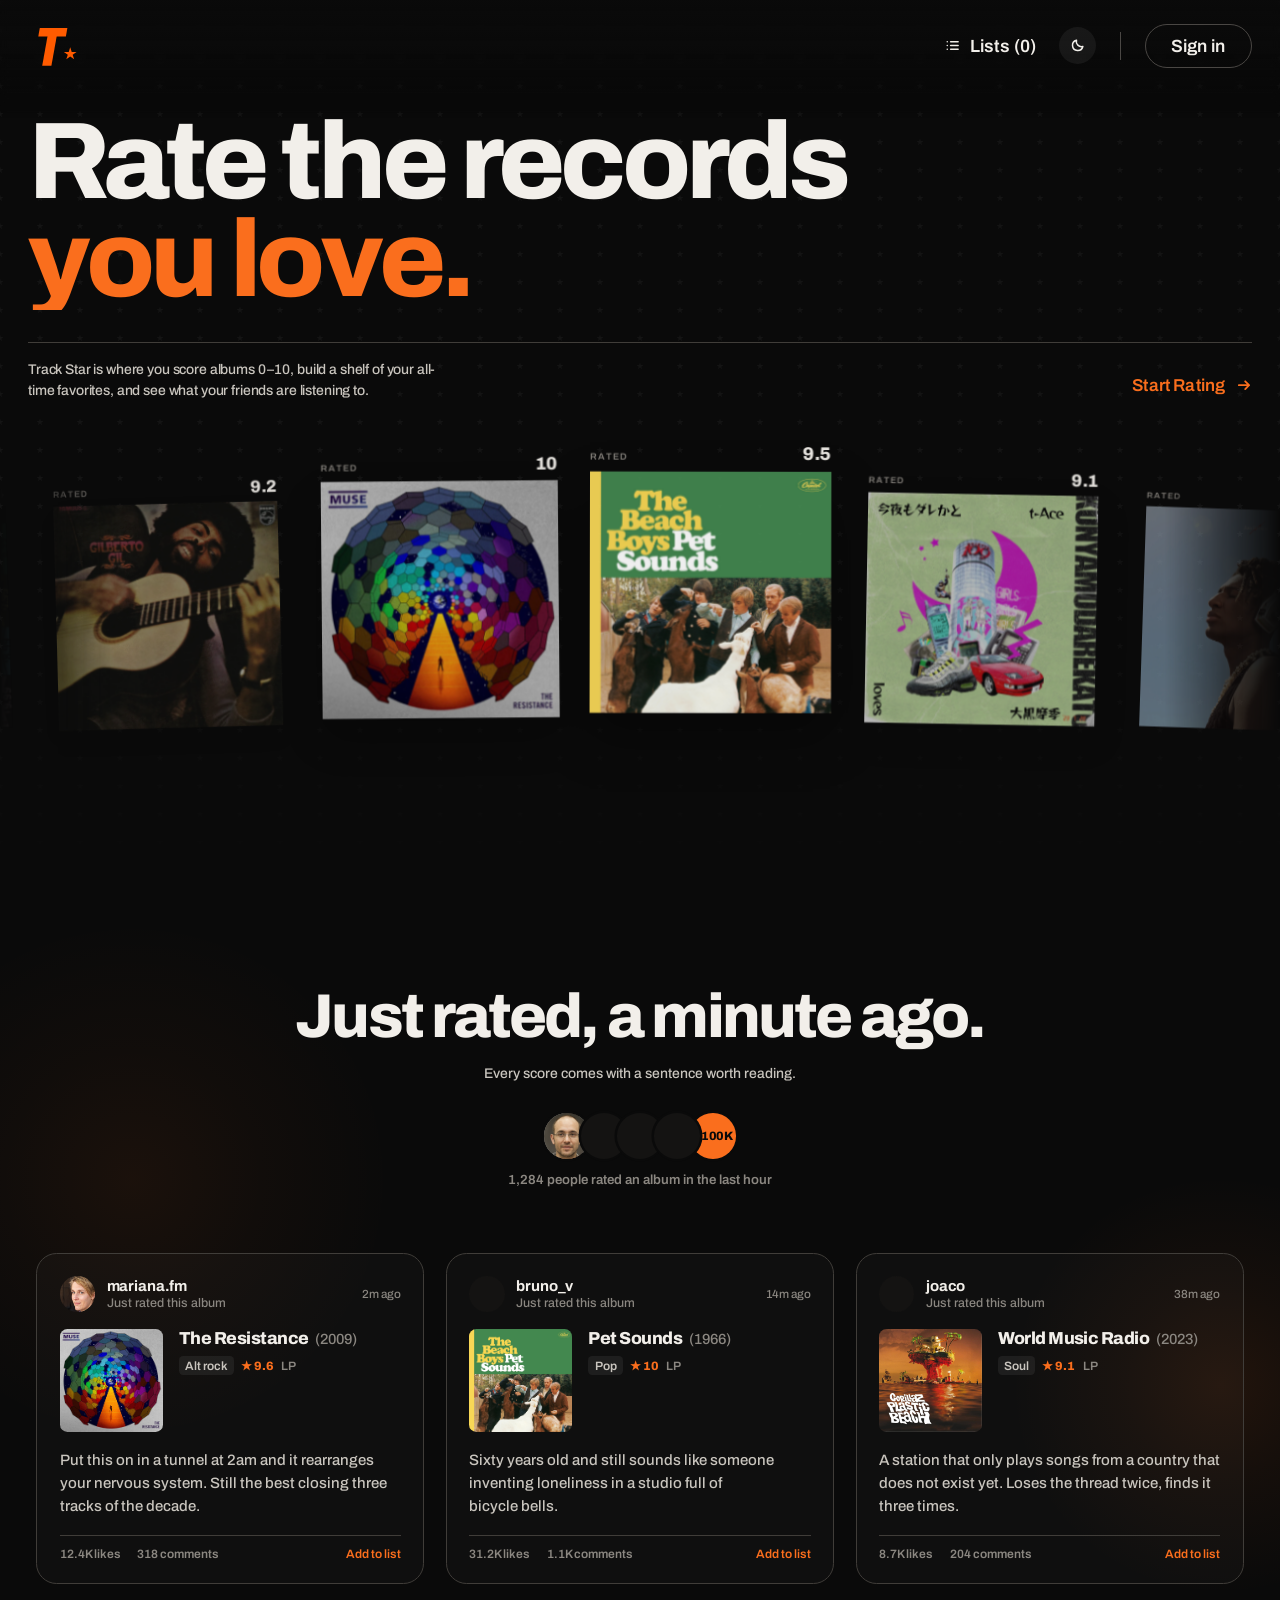
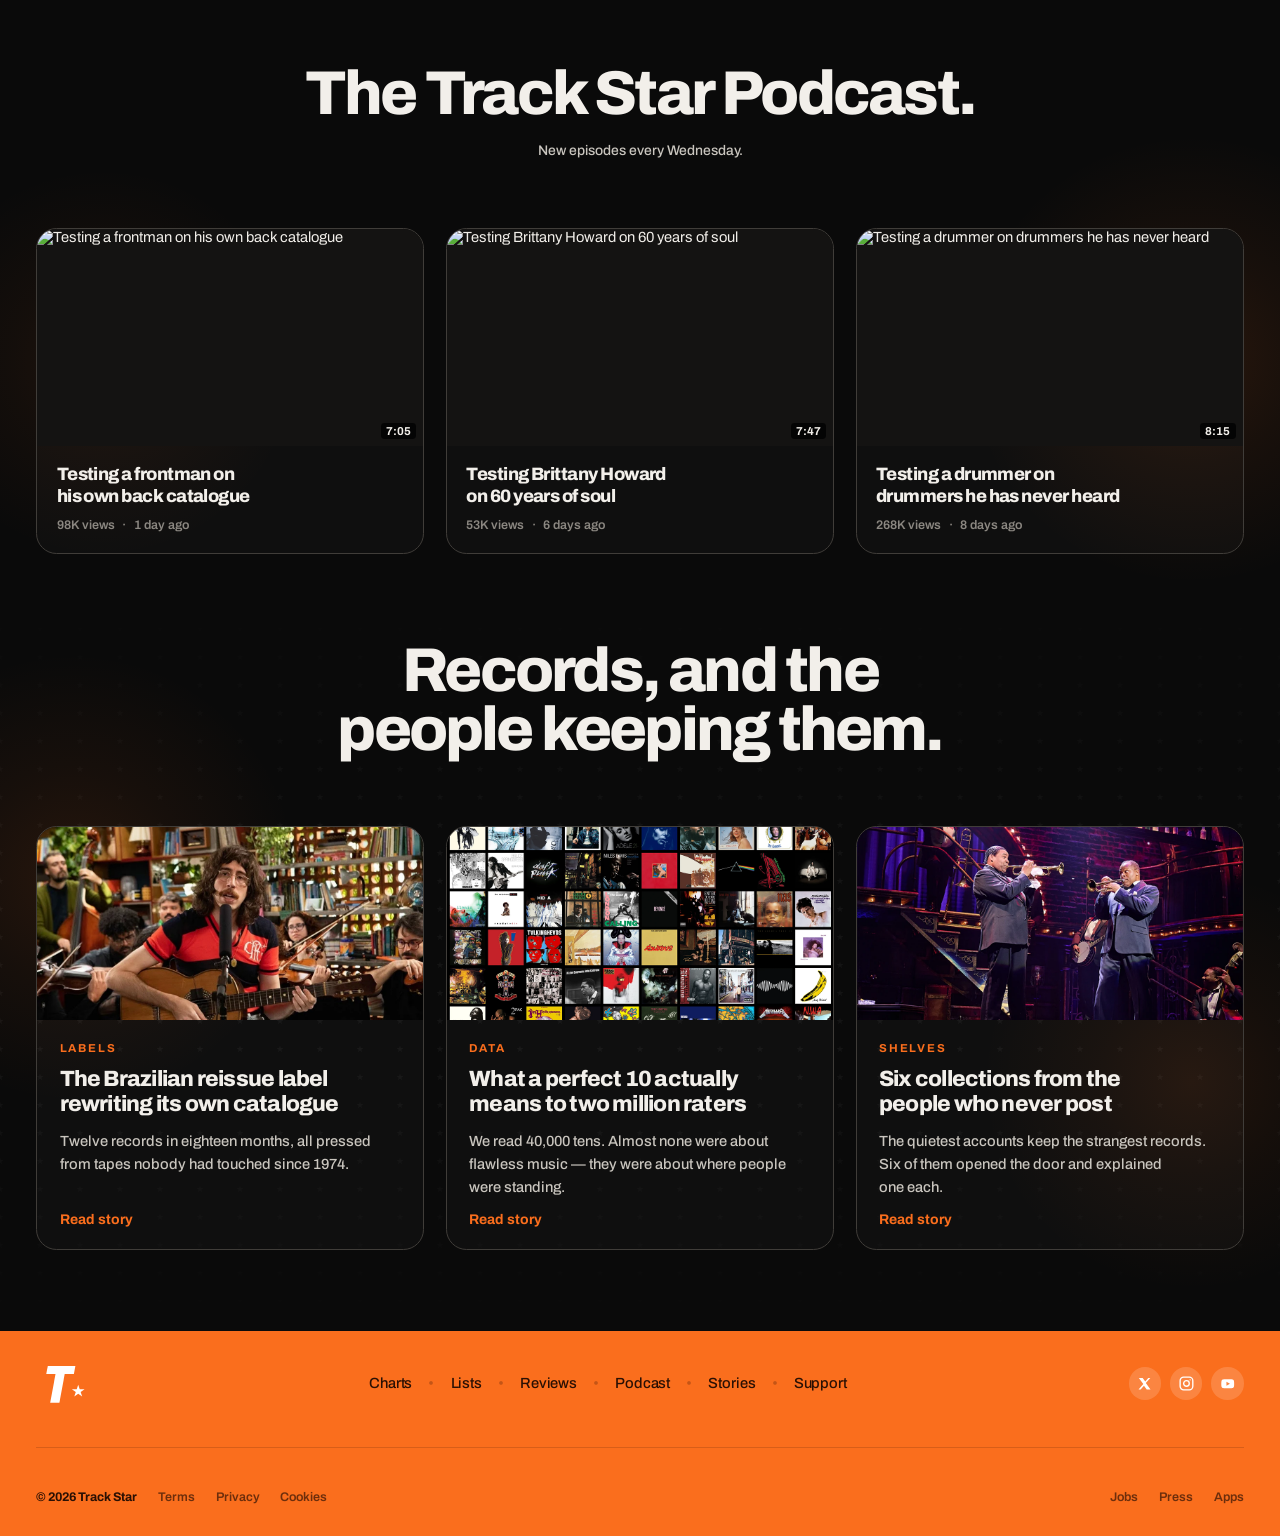
==== commit 821b58db: "Make "Sign in" read as a button, and burst stars on click The label turned orange on hover, which ma" ====
--- a/index.html
+++ b/index.html
@@ -80,7 +80,7 @@
         </svg>
       </button>
       <div style="width:1.5px;height:1.9em;background:var(--stroke);animation:ts-drop 0.9s cubic-bezier(0.16,1,0.3,1) 0.59s both"></div>
-      <a href="#" style="display:inline-flex;align-items:center;padding:0.6em 1.45em;border-radius:999px;border:1.5px solid var(--stroke);font-size:1.2em;font-weight:600;animation:ts-drop 0.9s cubic-bezier(0.16,1,0.3,1) 0.62s both" class="dc-h2">Sign in</a>
+      <a href="#" style="display:inline-flex;align-items:center;padding:0.6em 1.45em;border-radius:999px;border:1.5px solid var(--stroke);font-size:1.2em;font-weight:600;animation:ts-drop 0.9s cubic-bezier(0.16,1,0.3,1) 0.62s both" class="dc-h2" data-signin>Sign in</a>
     </div>
   </nav>
 </div>
@@ -495,5 +495,7 @@
   </div>
 </footer>
 <script src="./app.js"></script>
+<!-- Hand-authored behaviour, loaded after the generated logic. -->
+<script src="./enhancements.js"></script>
 </body>
 </html>
--- a/overrides.css
+++ b/overrides.css
@@ -15,7 +15,33 @@
  *   6. Vertical rhythm between the hero and the sections below
  *   7. Desktop hero CTA alignment
  *   8. Desktop footer link separators
+ *   9. "Sign in" hover state
  */
+
+/* ---------------------------------------------------------------------------
+ * 9. "Sign in" reads as a button on hover, not a coloured link.
+ *
+ * The design's global `a:hover { color: oklch(0.7 0.19 45) }` turned the label
+ * orange, which made the outlined pill look like text rather than a control --
+ * and it was the global rule doing it, not the button's own style-hover, which
+ * only lightens the border.
+ *
+ * Filling the pill with --fg and flipping the label to --bg gives a clear
+ * pressed-looking target. Both tokens are already themed, so this inverts
+ * correctly in light mode too. focus-visible gets the same treatment so
+ * keyboard users see the same affordance.
+ * ------------------------------------------------------------------------ */
+[data-signin] {
+  transition: background-color 0.22s ease, border-color 0.22s ease,
+    color 0.22s ease !important;
+}
+
+[data-signin]:hover,
+[data-signin]:focus-visible {
+  background: var(--fg) !important;
+  border-color: var(--fg) !important;
+  color: var(--bg) !important;
+}
 
 /* ---------------------------------------------------------------------------
  * 1. Decorative glows escaped their sections.
